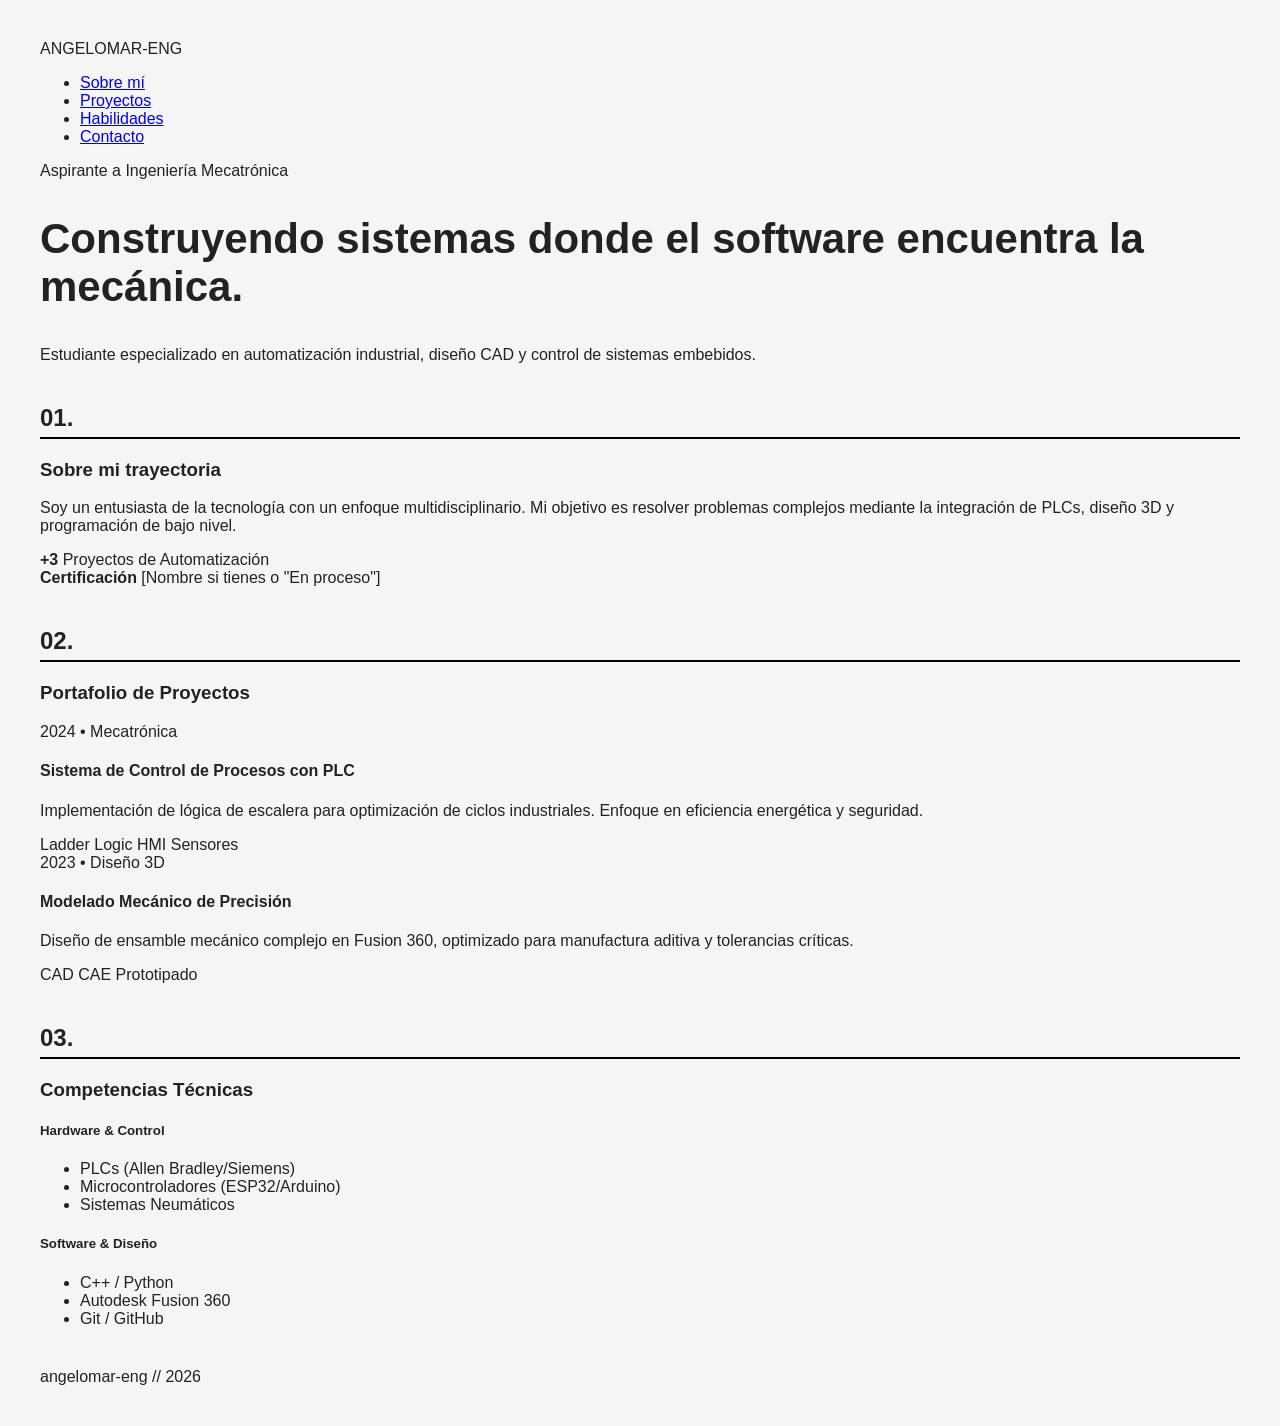
==== index.html @ 1be377e4 "Update index.html" ====
<!DOCTYPE html>
<html lang="es">
<head>
    <meta charset="UTF-8">
    <meta name="viewport" content="width=device-width, initial-scale=1.0">
    <title>Angel Omar | Engineering Portfolio</title>
    <link rel="stylesheet" href="style.css">
    <link href="https://fonts.googleapis.com/css2?family=Plus+Jakarta+Sans:wght@300;400;600;800&family=JetBrains+Mono&display=swap" rel="stylesheet">
</head>
<body>

    <nav>
        <div class="nav-container">
            <span class="brand">ANGELOMAR<span class="dot">-ENG</span></span>
            <ul class="nav-links">
                <li><a href="#about">Sobre mí</a></li>
                <li><a href="#proyectos">Proyectos</a></li>
                <li><a href="#habilidades">Habilidades</a></li>
                <li><a href="#contacto">Contacto</a></li>
            </ul>
        </div>
    </nav>

    <main>
        <section id="hero">
            <div class="hero-content">
                <span class="badge">Aspirante a Ingeniería Mecatrónica</span>
                <h1>Construyendo sistemas donde el <span class="accent">software</span> encuentra la <span class="accent">mecánica</span>.</h1>
                <p>Estudiante especializado en automatización industrial, diseño CAD y control de sistemas embebidos.</p>
            </div>
        </section>

        <section id="about" class="section-container">
            <h2 class="section-number">01.</h2>
            <div class="grid-2">
                <div>
                    <h3 class="section-title">Sobre mi trayectoria</h3>
                    <p>Soy un entusiasta de la tecnología con un enfoque multidisciplinario. Mi objetivo es resolver problemas complejos mediante la integración de PLCs, diseño 3D y programación de bajo nivel.</p>
                </div>
                <div class="stats-box">
                    <div class="stat-item"><strong>+3</strong> Proyectos de Automatización</div>
                    <div class="stat-item"><strong>Certificación</strong> [Nombre si tienes o "En proceso"]</div>
                </div>
            </div>
        </section>

        <section id="proyectos" class="section-container">
            <h2 class="section-number">02.</h2>
            <h3 class="section-title">Portafolio de Proyectos</h3>
            
            <div class="project-list">
                <div class="project-item">
                    <div class="project-meta">2024 • Mecatrónica</div>
                    <div class="project-details">
                        <h4>Sistema de Control de Procesos con PLC</h4>
                        <p>Implementación de lógica de escalera para optimización de ciclos industriales. Enfoque en eficiencia energética y seguridad.</p>
                        <div class="tech-stack"><span>Ladder Logic</span> <span>HMI</span> <span>Sensores</span></div>
                    </div>
                </div>

                <div class="project-item">
                    <div class="project-meta">2023 • Diseño 3D</div>
                    <div class="project-details">
                        <h4>Modelado Mecánico de Precisión</h4>
                        <p>Diseño de ensamble mecánico complejo en Fusion 360, optimizado para manufactura aditiva y tolerancias críticas.</p>
                        <div class="tech-stack"><span>CAD</span> <span>CAE</span> <span>Prototipado</span></div>
                    </div>
                </div>
            </div>
        </section>

        <section id="habilidades" class="section-container">
            <h2 class="section-number">03.</h2>
            <h3 class="section-title">Competencias Técnicas</h3>
            <div class="skills-grid">
                <div class="skill-category">
                    <h5>Hardware & Control</h5>
                    <ul>
                        <li>PLCs (Allen Bradley/Siemens)</li>
                        <li>Microcontroladores (ESP32/Arduino)</li>
                        <li>Sistemas Neumáticos</li>
                    </ul>
                </div>
                <div class="skill-category">
                    <h5>Software & Diseño</h5>
                    <ul>
                        <li>C++ / Python</li>
                        <li>Autodesk Fusion 360</li>
                        <li>Git / GitHub</li>
                    </ul>
                </div>
            </div>
        </section>
    </main>

    <footer>
        <p>angelomar-eng // 2026</p>
    </footer>

</body>
</html>
---- style.css ----
body {
    font-family: Arial, sans-serif;
    margin: 40px;
    background-color: #f5f5f5;
    color: #222;
}

header {
    margin-bottom: 50px;
}

h1 {
    font-size: 42px;
}

h2 {
    margin-top: 40px;
    border-bottom: 2px solid #000;
    padding-bottom: 5px;
}

section {
    margin-bottom: 40px;
}
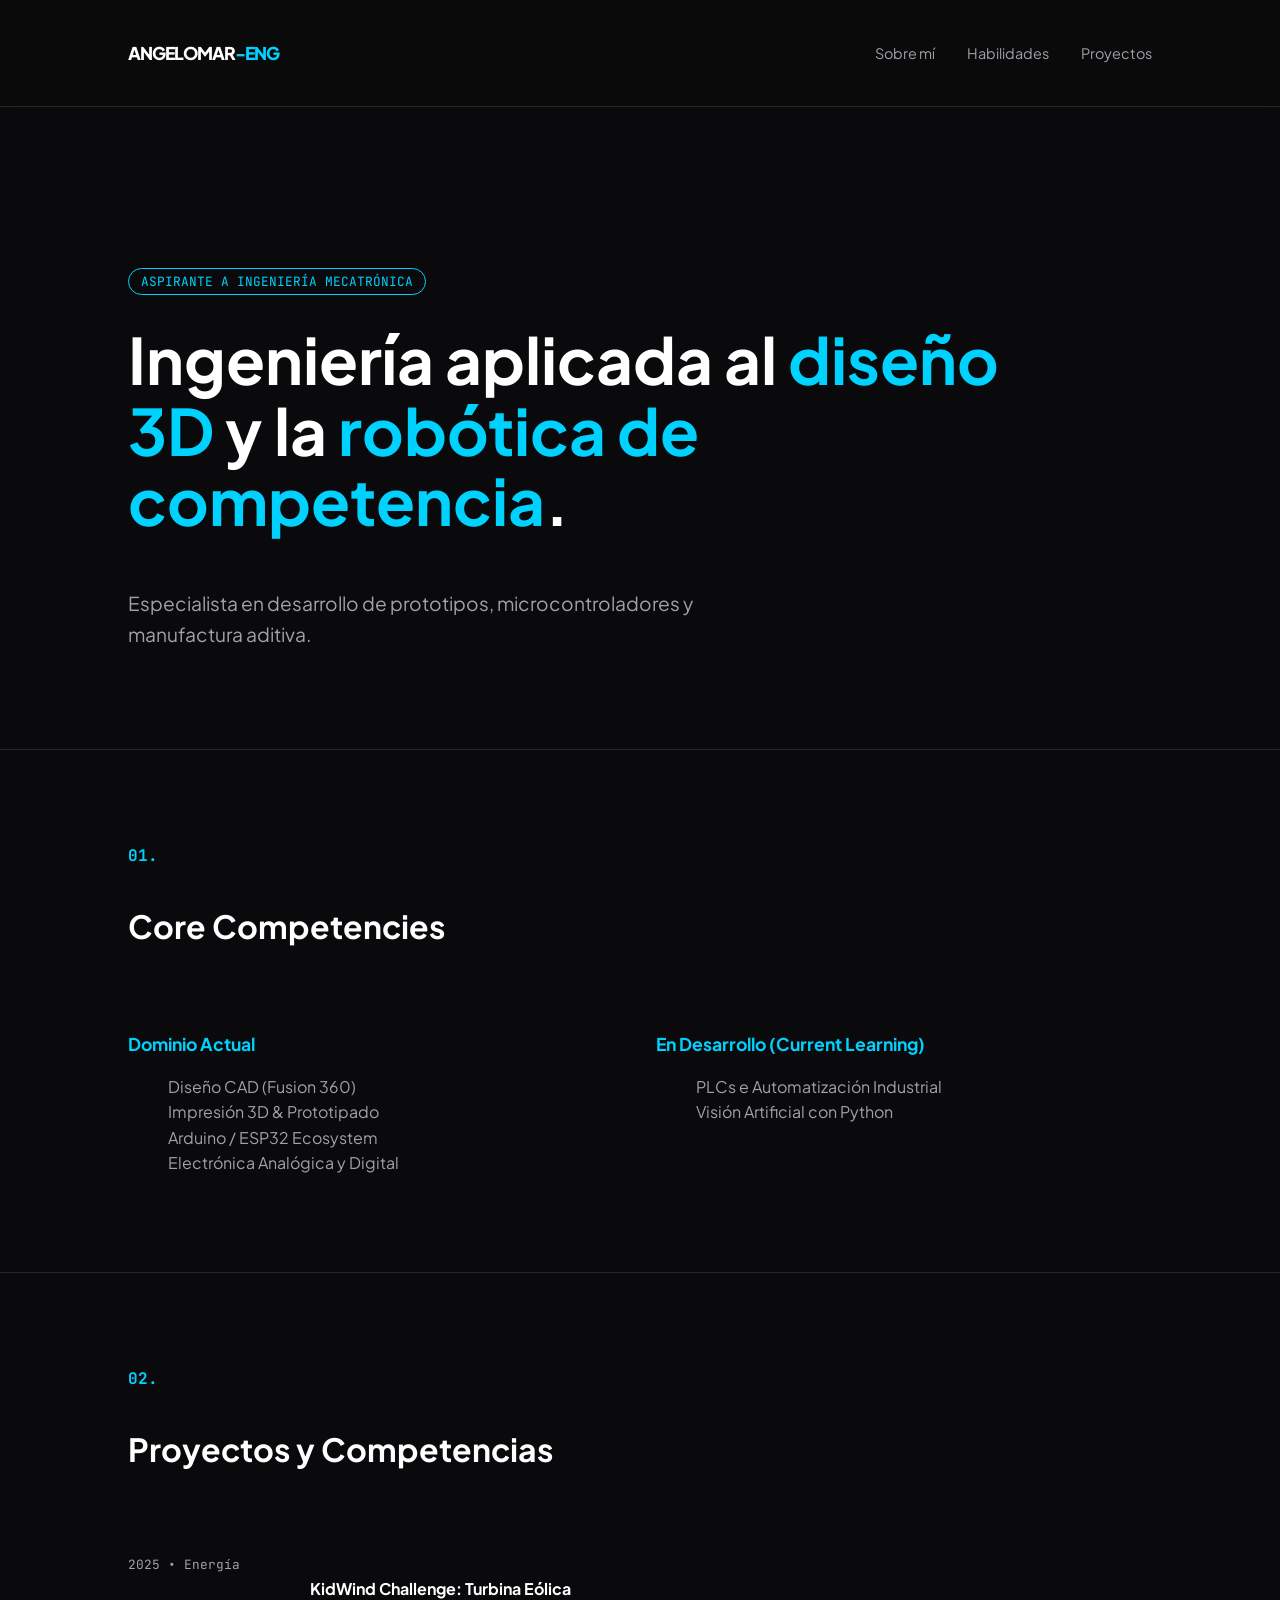
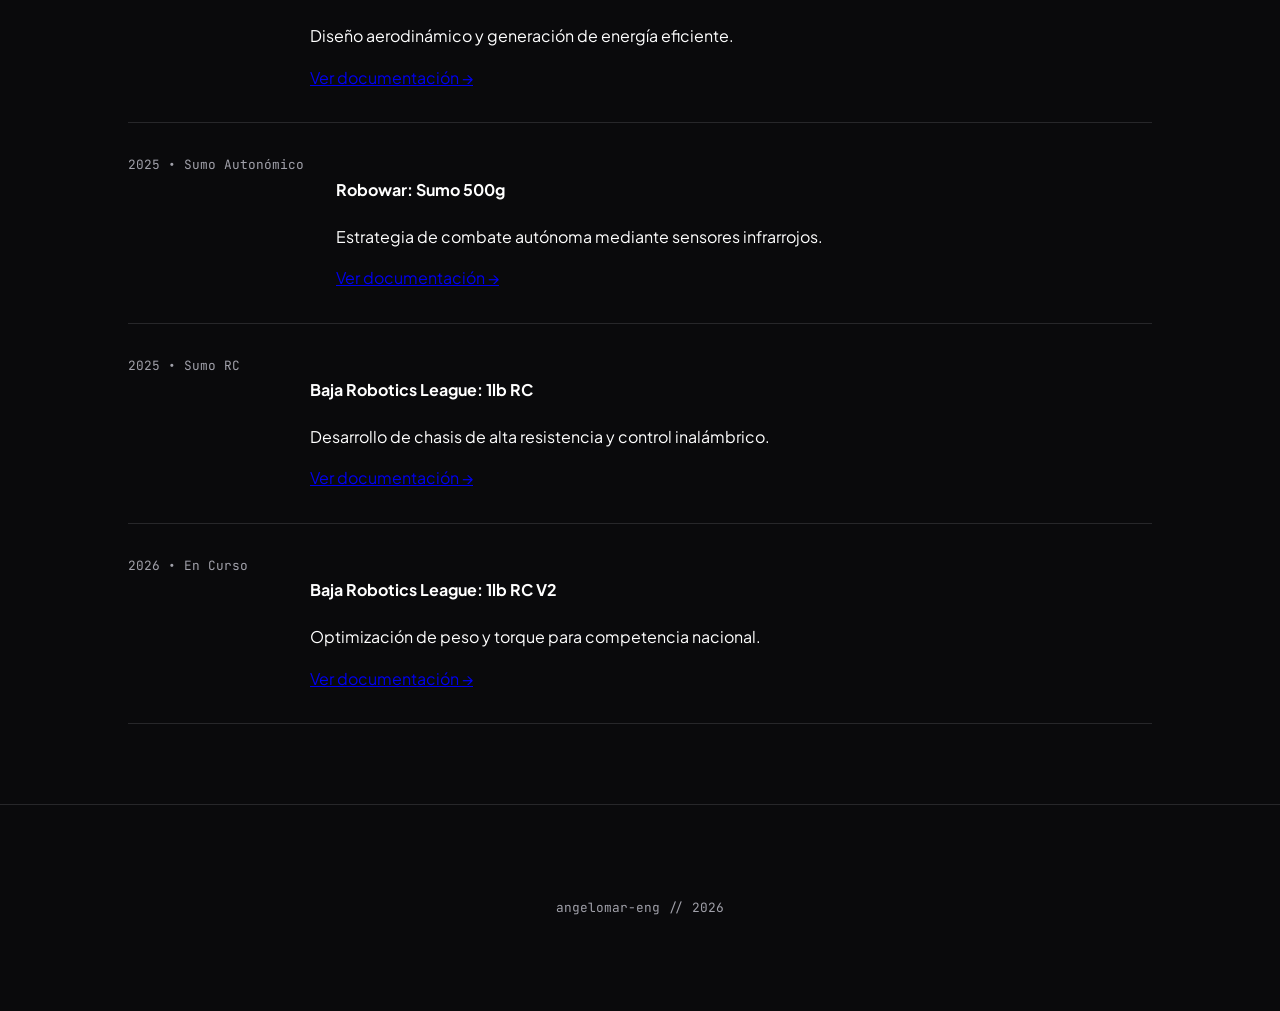
==== commit efb15c39: "Update index.html" ====
--- a/index.html
+++ b/index.html
@@ -3,7 +3,7 @@
 <head>
     <meta charset="UTF-8">
     <meta name="viewport" content="width=device-width, initial-scale=1.0">
-    <title>Angel Omar | Engineering Portfolio</title>
+    <title>Angel Omar | Portafolio de Ingeniería</title>
     <link rel="stylesheet" href="style.css">
     <link href="https://fonts.googleapis.com/css2?family=Plus+Jakarta+Sans:wght@300;400;600;800&family=JetBrains+Mono&display=swap" rel="stylesheet">
 </head>
@@ -14,9 +14,8 @@
             <span class="brand">ANGELOMAR<span class="dot">-ENG</span></span>
             <ul class="nav-links">
                 <li><a href="#about">Sobre mí</a></li>
+                <li><a href="#habilidades">Habilidades</a></li>
                 <li><a href="#proyectos">Proyectos</a></li>
-                <li><a href="#habilidades">Habilidades</a></li>
-                <li><a href="#contacto">Contacto</a></li>
             </ul>
         </div>
     </nav>
@@ -25,69 +24,73 @@
         <section id="hero">
             <div class="hero-content">
                 <span class="badge">Aspirante a Ingeniería Mecatrónica</span>
-                <h1>Construyendo sistemas donde el <span class="accent">software</span> encuentra la <span class="accent">mecánica</span>.</h1>
-                <p>Estudiante especializado en automatización industrial, diseño CAD y control de sistemas embebidos.</p>
+                <h1>Ingeniería aplicada al <span class="accent">diseño 3D</span> y la <span class="accent">robótica de competencia</span>.</h1>
+                <p>Especialista en desarrollo de prototipos, microcontroladores y manufactura aditiva.</p>
             </div>
         </section>
 
-        <section id="about" class="section-container">
+        <section id="habilidades" class="section-container">
             <h2 class="section-number">01.</h2>
-            <div class="grid-2">
-                <div>
-                    <h3 class="section-title">Sobre mi trayectoria</h3>
-                    <p>Soy un entusiasta de la tecnología con un enfoque multidisciplinario. Mi objetivo es resolver problemas complejos mediante la integración de PLCs, diseño 3D y programación de bajo nivel.</p>
+            <h3 class="section-title">Core Competencies</h3>
+            <div class="skills-grid">
+                <div class="skill-category">
+                    <h5>Dominio Actual</h5>
+                    <ul>
+                        <li>Diseño CAD (Fusion 360)</li>
+                        <li>Impresión 3D & Prototipado</li>
+                        <li>Arduino / ESP32 Ecosystem</li>
+                        <li>Electrónica Analógica y Digital</li>
+                    </ul>
                 </div>
-                <div class="stats-box">
-                    <div class="stat-item"><strong>+3</strong> Proyectos de Automatización</div>
-                    <div class="stat-item"><strong>Certificación</strong> [Nombre si tienes o "En proceso"]</div>
+                <div class="skill-category highlight-box">
+                    <h5>En Desarrollo (Current Learning)</h5>
+                    <ul>
+                        <li>PLCs e Automatización Industrial</li>
+                        <li>Visión Artificial con Python</li>
+                    </ul>
                 </div>
             </div>
         </section>
 
         <section id="proyectos" class="section-container">
             <h2 class="section-number">02.</h2>
-            <h3 class="section-title">Portafolio de Proyectos</h3>
+            <h3 class="section-title">Proyectos y Competencias</h3>
             
             <div class="project-list">
                 <div class="project-item">
-                    <div class="project-meta">2024 • Mecatrónica</div>
+                    <div class="project-meta">2025 • Energía</div>
                     <div class="project-details">
-                        <h4>Sistema de Control de Procesos con PLC</h4>
-                        <p>Implementación de lógica de escalera para optimización de ciclos industriales. Enfoque en eficiencia energética y seguridad.</p>
-                        <div class="tech-stack"><span>Ladder Logic</span> <span>HMI</span> <span>Sensores</span></div>
+                        <h4>KidWind Challenge: Turbina Eólica</h4>
+                        <p>Diseño aerodinámico y generación de energía eficiente.</p>
+                        <a href="proyectos/kidwind.html" class="view-more">Ver documentación →</a>
                     </div>
                 </div>
 
                 <div class="project-item">
-                    <div class="project-meta">2023 • Diseño 3D</div>
+                    <div class="project-meta">2025 • Sumo Autonómico</div>
                     <div class="project-details">
-                        <h4>Modelado Mecánico de Precisión</h4>
-                        <p>Diseño de ensamble mecánico complejo en Fusion 360, optimizado para manufactura aditiva y tolerancias críticas.</p>
-                        <div class="tech-stack"><span>CAD</span> <span>CAE</span> <span>Prototipado</span></div>
+                        <h4>Robowar: Sumo 500g</h4>
+                        <p>Estrategia de combate autónoma mediante sensores infrarrojos.</p>
+                        <a href="proyectos/robowar.html" class="view-more">Ver documentación →</a>
                     </div>
                 </div>
-            </div>
-        </section>
 
-        <section id="habilidades" class="section-container">
-            <h2 class="section-number">03.</h2>
-            <h3 class="section-title">Competencias Técnicas</h3>
-            <div class="skills-grid">
-                <div class="skill-category">
-                    <h5>Hardware & Control</h5>
-                    <ul>
-                        <li>PLCs (Allen Bradley/Siemens)</li>
-                        <li>Microcontroladores (ESP32/Arduino)</li>
-                        <li>Sistemas Neumáticos</li>
-                    </ul>
+                <div class="project-item">
+                    <div class="project-meta">2025 • Sumo RC</div>
+                    <div class="project-details">
+                        <h4>Baja Robotics League: 1lb RC</h4>
+                        <p>Desarrollo de chasis de alta resistencia y control inalámbrico.</p>
+                        <a href="proyectos/brl2025.html" class="view-more">Ver documentación →</a>
+                    </div>
                 </div>
-                <div class="skill-category">
-                    <h5>Software & Diseño</h5>
-                    <ul>
-                        <li>C++ / Python</li>
-                        <li>Autodesk Fusion 360</li>
-                        <li>Git / GitHub</li>
-                    </ul>
+
+                <div class="project-item">
+                    <div class="project-meta">2026 • En Curso</div>
+                    <div class="project-details">
+                        <h4>Baja Robotics League: 1lb RC V2</h4>
+                        <p>Optimización de peso y torque para competencia nacional.</p>
+                        <a href="proyectos/brl2026.html" class="view-more">Ver documentación →</a>
+                    </div>
                 </div>
             </div>
         </section>
--- a/style.css
+++ b/style.css
@@ -1,24 +1,86 @@
-body {
-    font-family: Arial, sans-serif;
-    margin: 40px;
-    background-color: #f5f5f5;
-    color: #222;
+:root {
+    --bg: #0a0a0c;
+    --surface: #121214;
+    --accent: #00d2ff;
+    --text-primary: #ffffff;
+    --text-secondary: #a1a1aa;
+    --border: #27272a;
+    --font-main: 'Plus Jakarta Sans', sans-serif;
+    --font-mono: 'JetBrains Mono', monospace;
 }
 
-header {
-    margin-bottom: 50px;
+body {
+    background-color: var(--bg);
+    color: var(--text-primary);
+    font-family: var(--font-main);
+    margin: 0;
+    line-height: 1.6;
 }
 
-h1 {
-    font-size: 42px;
+/* Navegación Minimalista */
+nav {
+    padding: 1.5rem 10%;
+    border-bottom: 1px solid var(--border);
+    position: sticky;
+    top: 0;
+    background: rgba(10, 10, 12, 0.8);
+    backdrop-filter: blur(10px);
+    z-index: 100;
 }
 
-h2 {
-    margin-top: 40px;
-    border-bottom: 2px solid #000;
-    padding-bottom: 5px;
+.nav-container { display: flex; justify-content: space-between; align-items: center; }
+
+.brand { font-weight: 800; letter-spacing: -1px; font-size: 1.1rem; }
+.dot { color: var(--accent); }
+
+.nav-links { list-style: none; display: flex; gap: 2rem; }
+.nav-links a { text-decoration: none; color: var(--text-secondary); font-size: 0.9rem; transition: 0.3s; }
+.nav-links a:hover { color: var(--accent); }
+
+/* Hero Section */
+#hero { padding: 10rem 10% 5rem 10%; }
+.badge { color: var(--accent); font-family: var(--font-mono); font-size: 0.8rem; text-transform: uppercase; border: 1px solid var(--accent); padding: 4px 12px; border-radius: 20px; }
+h1 { font-size: clamp(2rem, 5vw, 4rem); margin-top: 2rem; max-width: 900px; line-height: 1.1; }
+.accent { color: var(--accent); }
+#hero p { color: var(--text-secondary); max-width: 600px; font-size: 1.2rem; margin-top: 1.5rem; }
+
+/* Secciones Generales */
+.section-container { padding: 5rem 10%; border-top: 1px solid var(--border); }
+.section-number { font-family: var(--font-mono); color: var(--accent); font-size: 1rem; margin-bottom: 1rem; }
+.section-title { font-size: 2rem; margin-bottom: 3rem; }
+
+/* Grid de Proyectos */
+.project-item {
+    display: flex;
+    gap: 2rem;
+    padding: 2rem 0;
+    border-bottom: 1px solid var(--border);
+    transition: 0.3s;
 }
 
-section {
-    margin-bottom: 40px;
+.project-item:hover { background: var(--surface); padding-left: 1rem; }
+
+.project-meta { font-family: var(--font-mono); color: var(--text-secondary); min-width: 150px; font-size: 0.8rem; }
+
+.tech-stack span {
+    font-family: var(--font-mono);
+    font-size: 0.7rem;
+    background: #1e1e20;
+    padding: 3px 8px;
+    margin-right: 5px;
+    border-radius: 4px;
+    color: var(--text-secondary);
 }
+
+/* Habilidades */
+.grid-2 { display: grid; grid-template-columns: 1fr 1fr; gap: 4rem; }
+.skills-grid { display: grid; grid-template-columns: repeat(auto-fit, minmax(200px, 1fr)); gap: 2rem; }
+.skill-category h5 { color: var(--accent); margin-bottom: 1rem; font-size: 1.1rem; }
+.skill-category ul { list-style: none; color: var(--text-secondary); }
+
+footer { padding: 5rem 10%; border-top: 1px solid var(--border); text-align: center; color: var(--text-secondary); font-family: var(--font-mono); font-size: 0.8rem; }
+
+@media (max-width: 768px) {
+    .grid-2, .project-item { flex-direction: column; }
+    .nav-links { display: none; }
+}
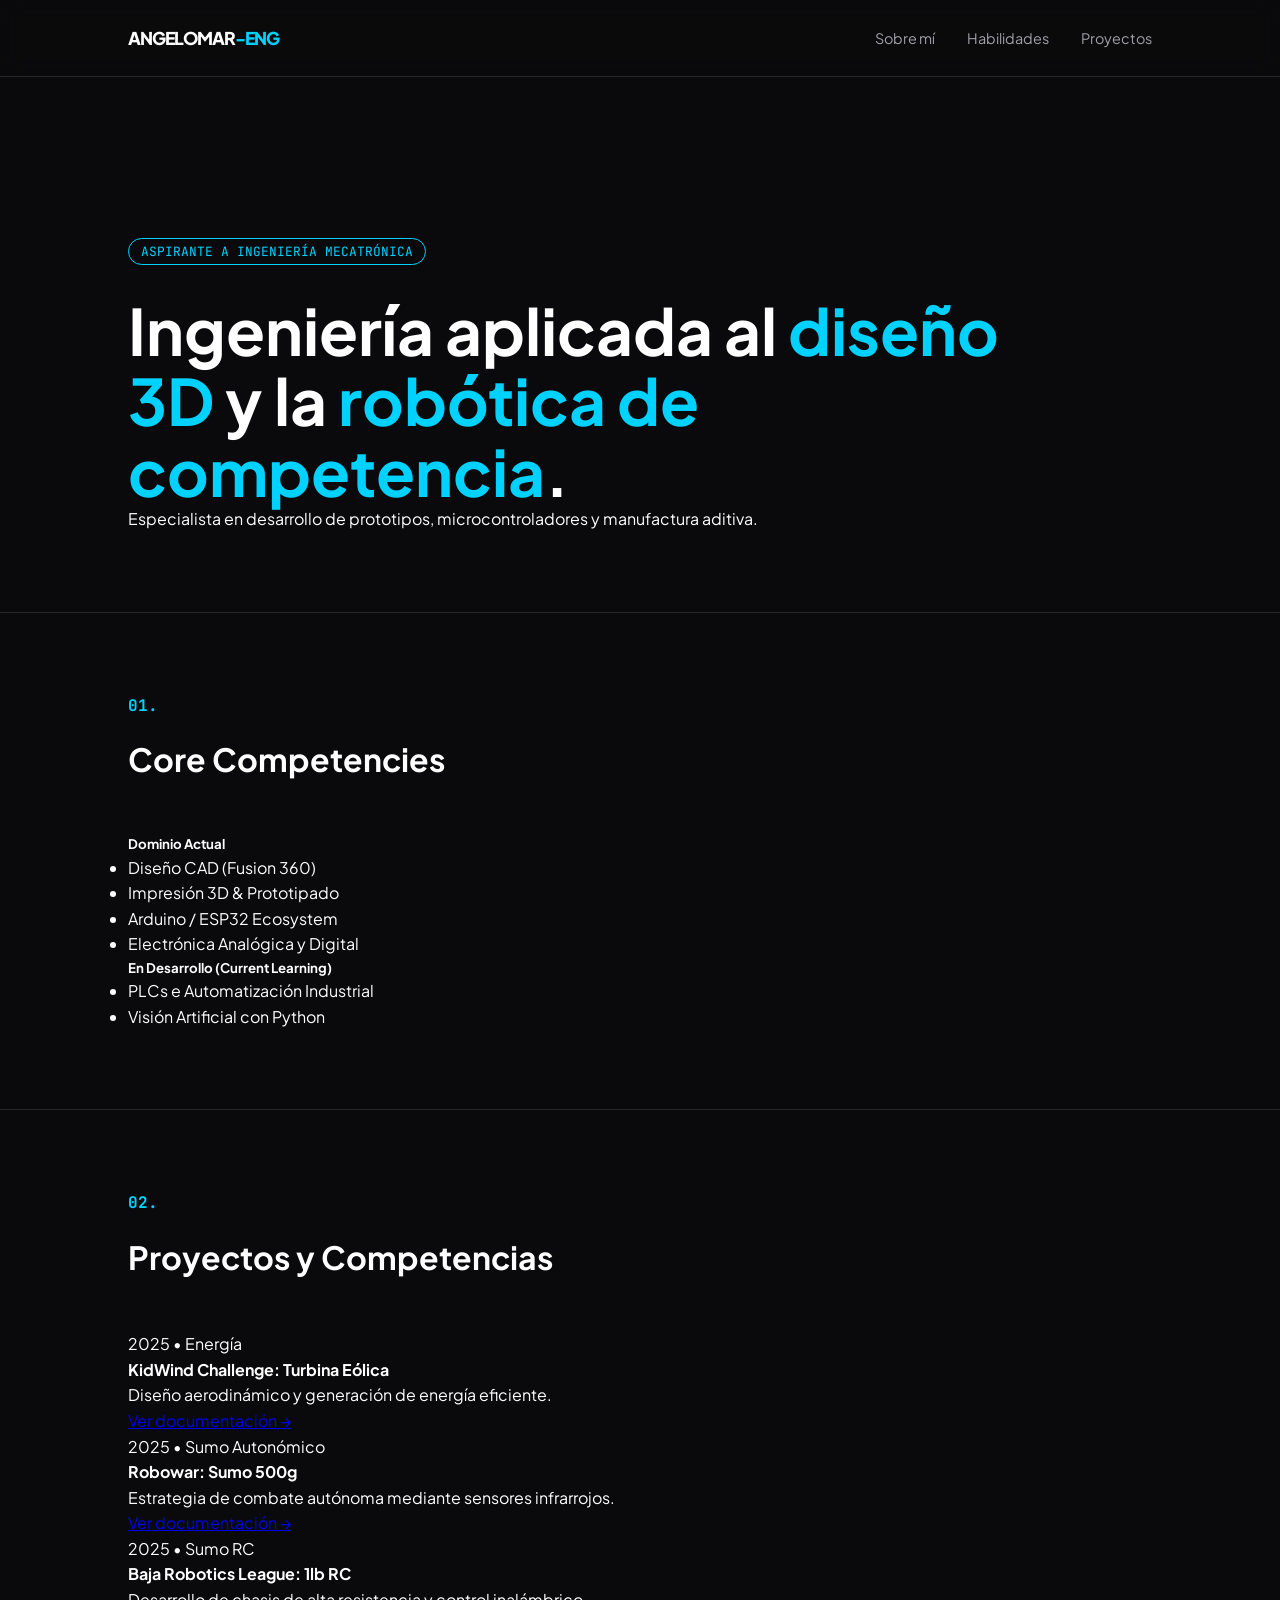
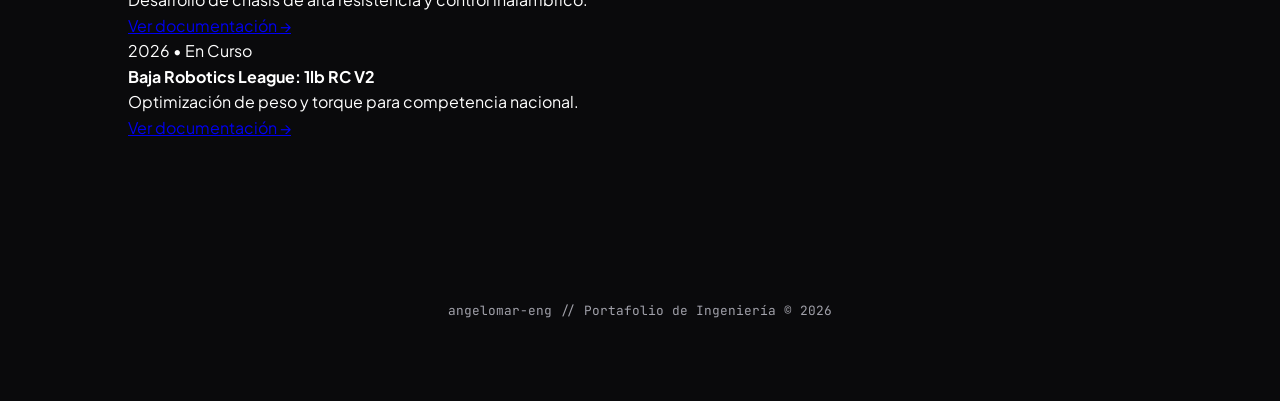
==== commit 037fe763: "Update index.html" ====
--- a/index.html
+++ b/index.html
@@ -11,7 +11,7 @@
 
     <nav>
         <div class="nav-container">
-            <span class="brand">ANGELOMAR<span class="dot">-ENG</span></span>
+            <a href="index.html" class="brand">ANGELOMAR<span class="dot">-ENG</span></a>
             <ul class="nav-links">
                 <li><a href="#about">Sobre mí</a></li>
                 <li><a href="#habilidades">Habilidades</a></li>
@@ -57,47 +57,47 @@
             <h3 class="section-title">Proyectos y Competencias</h3>
             
             <div class="project-list">
-                <div class="project-item">
+                <article class="project-item">
                     <div class="project-meta">2025 • Energía</div>
                     <div class="project-details">
                         <h4>KidWind Challenge: Turbina Eólica</h4>
                         <p>Diseño aerodinámico y generación de energía eficiente.</p>
                         <a href="proyectos/kidwind.html" class="view-more">Ver documentación →</a>
                     </div>
-                </div>
+                </article>
 
-                <div class="project-item">
+                <article class="project-item">
                     <div class="project-meta">2025 • Sumo Autonómico</div>
                     <div class="project-details">
                         <h4>Robowar: Sumo 500g</h4>
                         <p>Estrategia de combate autónoma mediante sensores infrarrojos.</p>
                         <a href="proyectos/robowar.html" class="view-more">Ver documentación →</a>
                     </div>
-                </div>
+                </article>
 
-                <div class="project-item">
+                <article class="project-item">
                     <div class="project-meta">2025 • Sumo RC</div>
                     <div class="project-details">
                         <h4>Baja Robotics League: 1lb RC</h4>
                         <p>Desarrollo de chasis de alta resistencia y control inalámbrico.</p>
                         <a href="proyectos/brl2025.html" class="view-more">Ver documentación →</a>
                     </div>
-                </div>
+                </article>
 
-                <div class="project-item">
+                <article class="project-item">
                     <div class="project-meta">2026 • En Curso</div>
                     <div class="project-details">
                         <h4>Baja Robotics League: 1lb RC V2</h4>
                         <p>Optimización de peso y torque para competencia nacional.</p>
                         <a href="proyectos/brl2026.html" class="view-more">Ver documentación →</a>
                     </div>
-                </div>
+                </article>
             </div>
         </section>
     </main>
 
     <footer>
-        <p>angelomar-eng // 2026</p>
+        <p>angelomar-eng // Portafolio de Ingeniería © 2026</p>
     </footer>
 
 </body>
--- a/style.css
+++ b/style.css
@@ -1,7 +1,11 @@
+/* =========================================
+   VARIABLES Y CONFIGURACIÓN GLOBAL
+   ========================================= */
 :root {
     --bg: #0a0a0c;
     --surface: #121214;
     --accent: #00d2ff;
+    --accent-hover: #00a8cc;
     --text-primary: #ffffff;
     --text-secondary: #a1a1aa;
     --border: #27272a;
@@ -9,15 +13,19 @@
     --font-mono: 'JetBrains Mono', monospace;
 }
 
+* { margin: 0; padding: 0; box-sizing: border-box; }
+
 body {
     background-color: var(--bg);
     color: var(--text-primary);
     font-family: var(--font-main);
-    margin: 0;
     line-height: 1.6;
+    scroll-behavior: smooth;
 }
 
-/* Navegación Minimalista */
+/* =========================================
+   NAVEGACIÓN
+   ========================================= */
 nav {
     padding: 1.5rem 10%;
     border-bottom: 1px solid var(--border);
@@ -29,58 +37,109 @@
 }
 
 .nav-container { display: flex; justify-content: space-between; align-items: center; }
-
-.brand { font-weight: 800; letter-spacing: -1px; font-size: 1.1rem; }
+.brand { font-weight: 800; letter-spacing: -1px; font-size: 1.1rem; text-decoration: none; color: white; }
 .dot { color: var(--accent); }
-
 .nav-links { list-style: none; display: flex; gap: 2rem; }
 .nav-links a { text-decoration: none; color: var(--text-secondary); font-size: 0.9rem; transition: 0.3s; }
 .nav-links a:hover { color: var(--accent); }
 
-/* Hero Section */
-#hero { padding: 10rem 10% 5rem 10%; }
-.badge { color: var(--accent); font-family: var(--font-mono); font-size: 0.8rem; text-transform: uppercase; border: 1px solid var(--accent); padding: 4px 12px; border-radius: 20px; }
-h1 { font-size: clamp(2rem, 5vw, 4rem); margin-top: 2rem; max-width: 900px; line-height: 1.1; }
-.accent { color: var(--accent); }
-#hero p { color: var(--text-secondary); max-width: 600px; font-size: 1.2rem; margin-top: 1.5rem; }
-
-/* Secciones Generales */
+/* =========================================
+   ESTRUCTURA DE SECCIONES
+   ========================================= */
 .section-container { padding: 5rem 10%; border-top: 1px solid var(--border); }
 .section-number { font-family: var(--font-mono); color: var(--accent); font-size: 1rem; margin-bottom: 1rem; }
 .section-title { font-size: 2rem; margin-bottom: 3rem; }
+.doc-section { margin-bottom: 6rem; }
 
-/* Grid de Proyectos */
-.project-item {
-    display: flex;
+/* Hero Section */
+#hero { padding: 10rem 10% 5rem 10%; text-align: left; }
+.badge { color: var(--accent); font-family: var(--font-mono); font-size: 0.8rem; text-transform: uppercase; border: 1px solid var(--accent); padding: 4px 12px; border-radius: 20px; }
+h1 { font-size: clamp(2.5rem, 5vw, 4rem); margin-top: 2rem; line-height: 1.1; max-width: 900px; }
+.accent { color: var(--accent); }
+
+/* =========================================
+   PROYECTOS Y PLANOS (GRIDS)
+   ========================================= */
+.image-grid, .blueprints-grid {
+    display: grid;
+    grid-template-columns: repeat(auto-fit, minmax(300px, 1fr));
     gap: 2rem;
-    padding: 2rem 0;
-    border-bottom: 1px solid var(--border);
+    margin-top: 2rem;
+}
+
+.card img, .blueprint-item img {
+    width: 100%;
+    border-radius: 8px;
+    border: 1px solid var(--border);
+    background: #18181b;
     transition: 0.3s;
 }
 
-.project-item:hover { background: var(--surface); padding-left: 1rem; }
-
-.project-meta { font-family: var(--font-mono); color: var(--text-secondary); min-width: 150px; font-size: 0.8rem; }
-
-.tech-stack span {
-    font-family: var(--font-mono);
-    font-size: 0.7rem;
-    background: #1e1e20;
-    padding: 3px 8px;
-    margin-right: 5px;
-    border-radius: 4px;
-    color: var(--text-secondary);
+.blueprint-item img {
+    aspect-ratio: 16/9;
+    object-fit: contain;
+    padding: 10px;
+    background: #fdfdfd; /* Fondo claro para resaltar planos técnicos */
 }
 
-/* Habilidades */
-.grid-2 { display: grid; grid-template-columns: 1fr 1fr; gap: 4rem; }
-.skills-grid { display: grid; grid-template-columns: repeat(auto-fit, minmax(200px, 1fr)); gap: 2rem; }
-.skill-category h5 { color: var(--accent); margin-bottom: 1rem; font-size: 1.1rem; }
-.skill-category ul { list-style: none; color: var(--text-secondary); }
+.caption {
+    font-family: var(--font-mono);
+    font-size: 0.75rem;
+    color: var(--text-secondary);
+    margin-top: 0.8rem;
+    text-align: center;
+}
 
-footer { padding: 5rem 10%; border-top: 1px solid var(--border); text-align: center; color: var(--text-secondary); font-family: var(--font-mono); font-size: 0.8rem; }
+/* =========================================
+   VIDEOS (ESTÁNDAR Y SHORTS)
+   ========================================= */
+.video-main { margin: 2rem 0; border-radius: 12px; overflow: hidden; border: 1px solid var(--border); }
+
+/* Contenedor especial para Shorts (Vertical) */
+.video-short-container {
+    display: flex;
+    justify-content: center;
+    margin: 3rem 0;
+}
+
+.video-short-container iframe {
+    border-radius: 15px;
+    border: 1px solid var(--border);
+    box-shadow: 0 20px 50px rgba(0,0,0,0.5);
+}
+
+/* =========================================
+   BOTONES Y DESCARGAS
+   ========================================= */
+.btn-download {
+    display: inline-flex;
+    align-items: center;
+    gap: 10px;
+    background-color: transparent;
+    color: var(--accent);
+    border: 1px solid var(--accent);
+    padding: 12px 24px;
+    border-radius: 5px;
+    text-decoration: none;
+    font-family: var(--font-mono);
+    font-size: 0.9rem;
+    font-weight: 600;
+    transition: 0.3s;
+    margin-top: 2rem;
+}
+
+.btn-download:hover {
+    background-color: var(--accent);
+    color: var(--bg);
+}
+
+/* =========================================
+   FOOTER Y MÓVIL
+   ========================================= */
+footer { padding: 5rem 10%; text-align: center; color: var(--text-secondary); font-family: var(--font-mono); font-size: 0.8rem; }
 
 @media (max-width: 768px) {
-    .grid-2, .project-item { flex-direction: column; }
+    h1 { font-size: 2.5rem; }
     .nav-links { display: none; }
+    .blueprints-grid { grid-template-columns: 1fr; }
 }
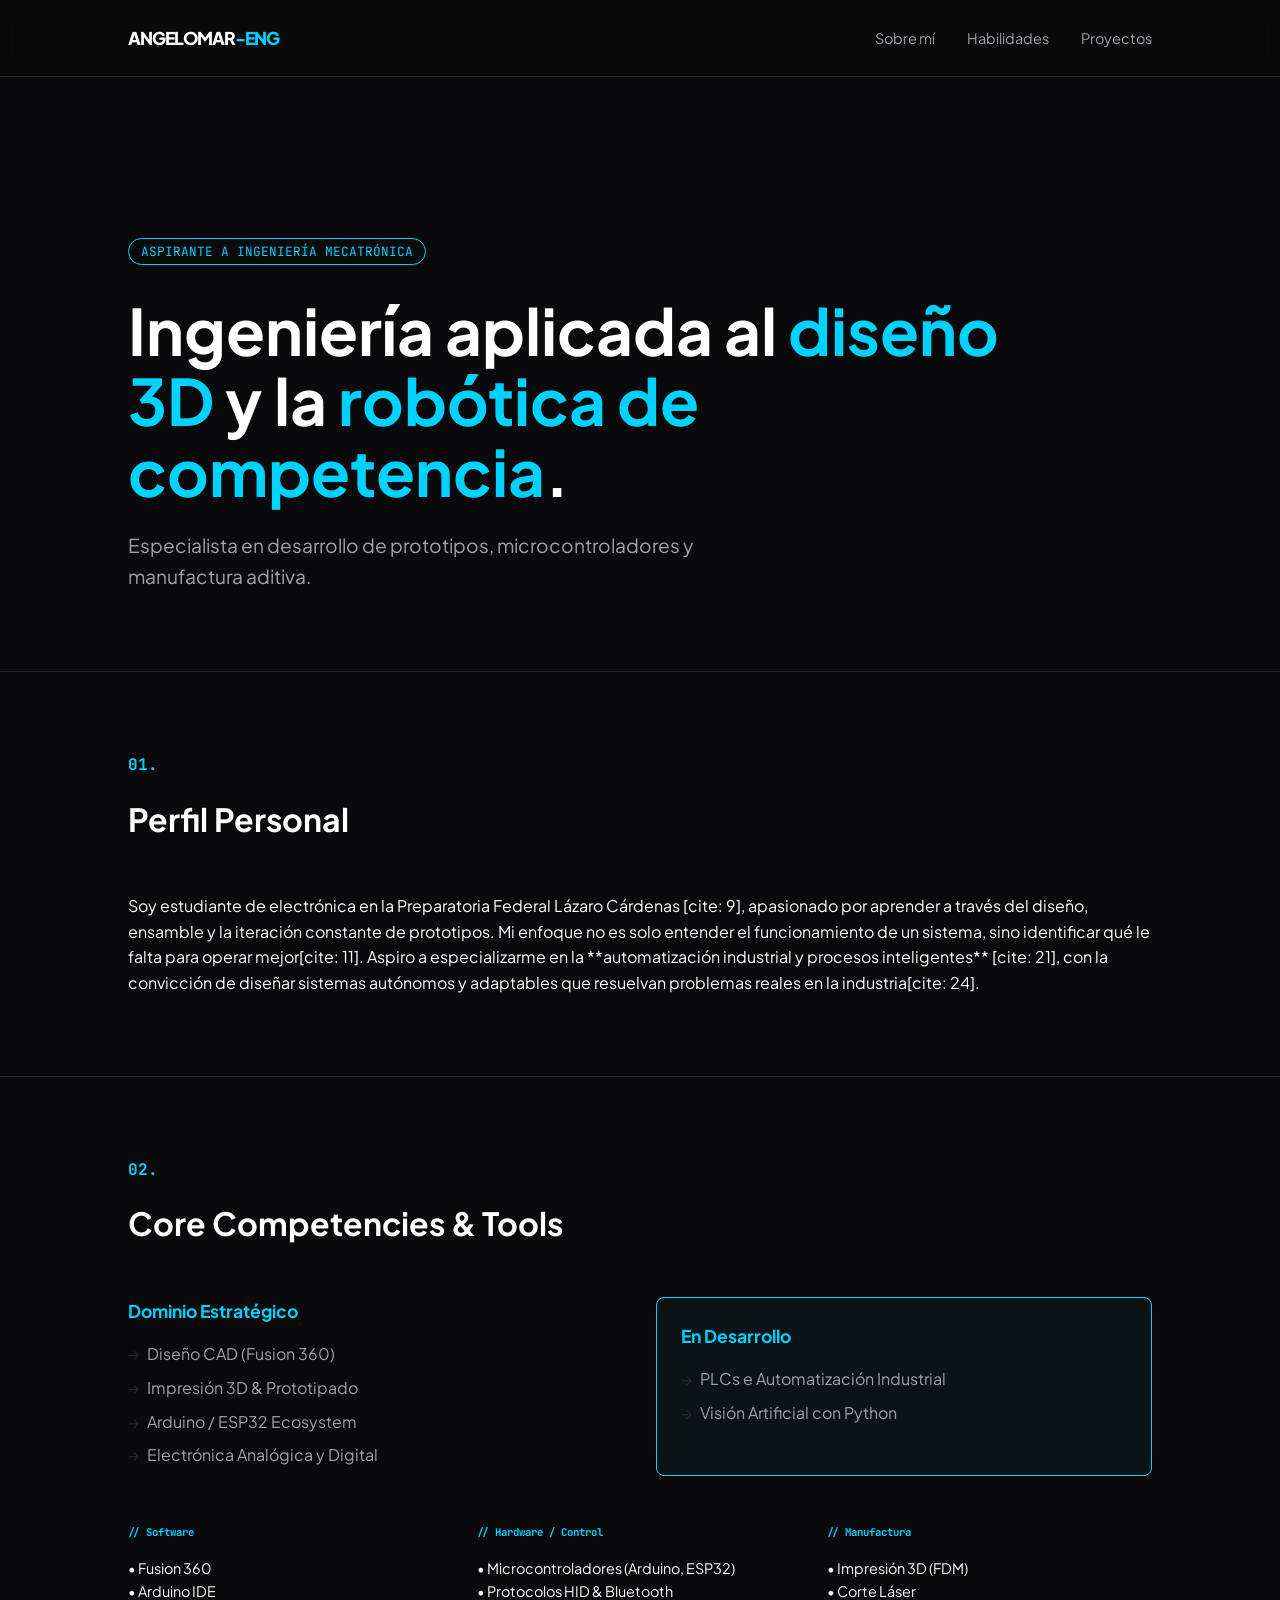
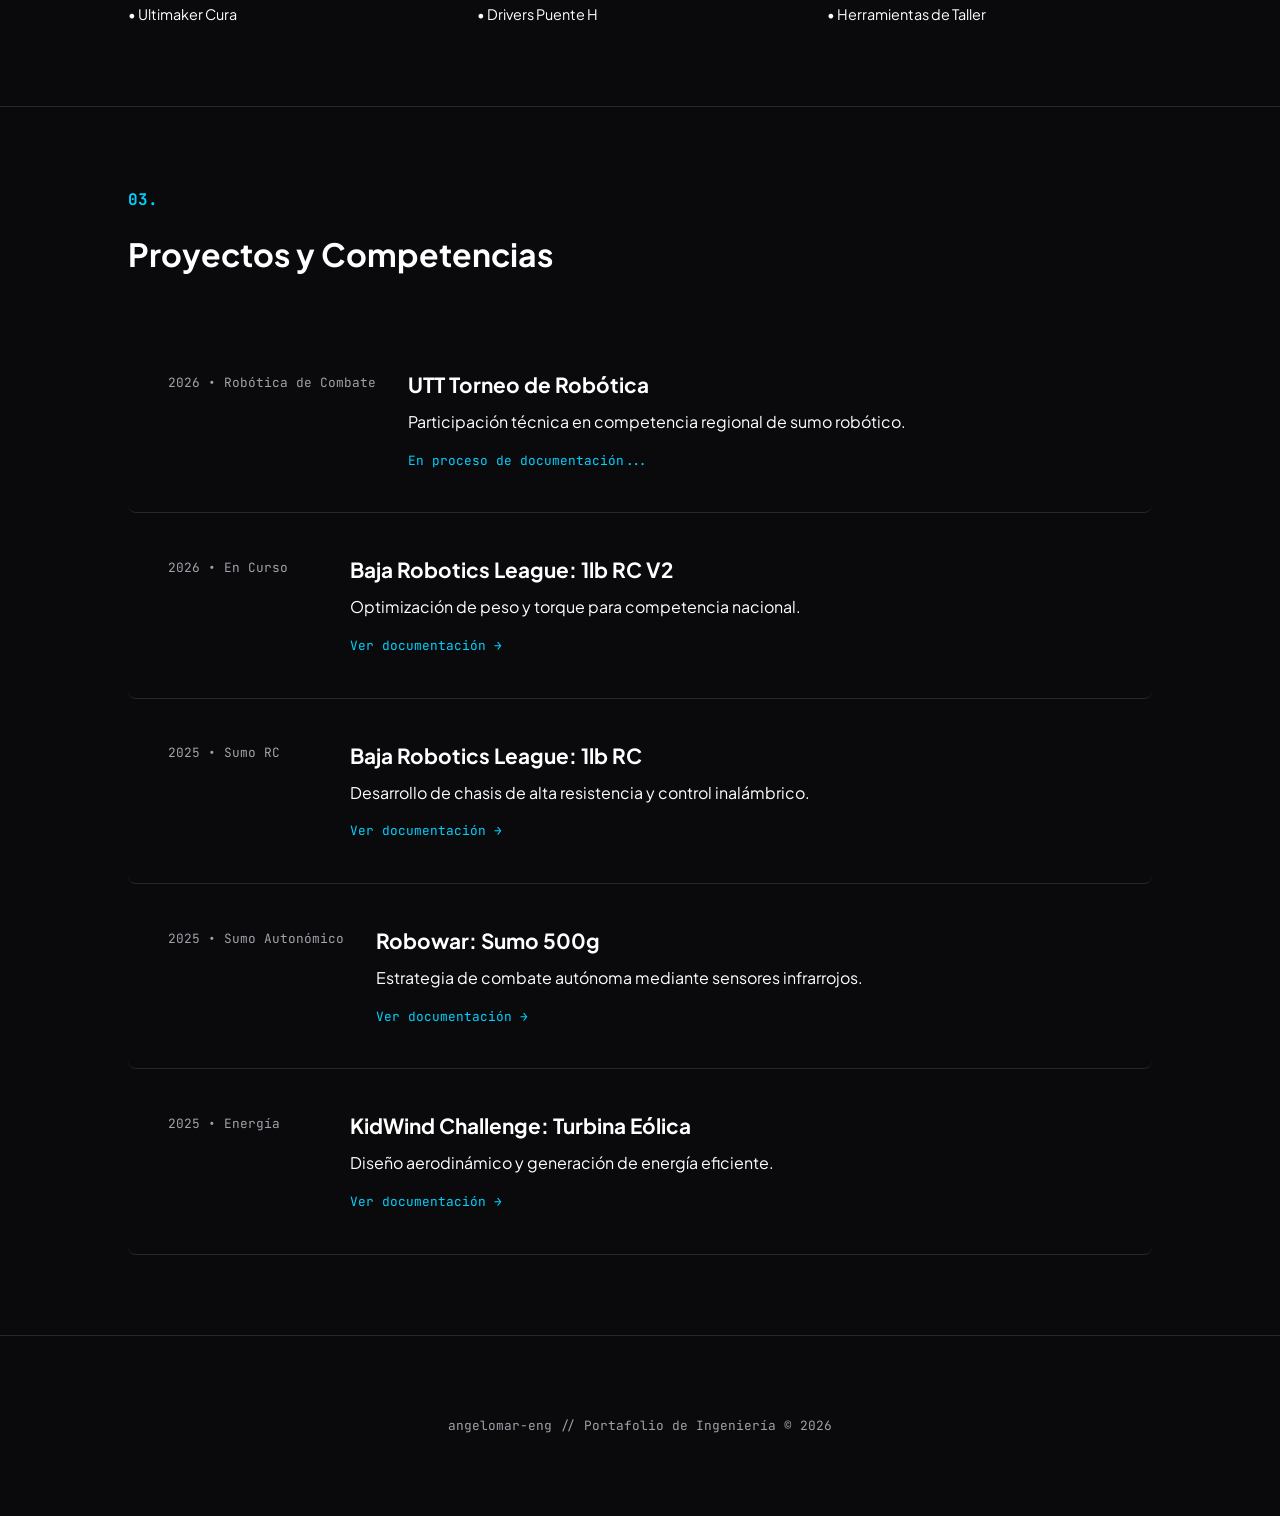
==== commit 3f47c186: "Update index.html" ====
--- a/index.html
+++ b/index.html
@@ -29,12 +29,23 @@
             </div>
         </section>
 
+        <section id="about" class="section-container">
+            <h2 class="section-number">01.</h2>
+            <h3 class="section-title">Perfil Personal</h3>
+            <div class="about-content">
+                <p>
+                    Soy estudiante de electrónica en la Preparatoria Federal Lázaro Cárdenas [cite: 9], apasionado por aprender a través del diseño, ensamble y la iteración constante de prototipos. Mi enfoque no es solo entender el funcionamiento de un sistema, sino identificar qué le falta para operar mejor[cite: 11]. Aspiro a especializarme en la **automatización industrial y procesos inteligentes** [cite: 21], con la convicción de diseñar sistemas autónomos y adaptables que resuelvan problemas reales en la industria[cite: 24].
+                </p>
+            </div>
+        </section>
+
         <section id="habilidades" class="section-container">
-            <h2 class="section-number">01.</h2>
-            <h3 class="section-title">Core Competencies</h3>
+            <h2 class="section-number">02.</h2>
+            <h3 class="section-title">Core Competencies & Tools</h3>
+            
             <div class="skills-grid">
                 <div class="skill-category">
-                    <h5>Dominio Actual</h5>
+                    <h5>Dominio Estratégico</h5>
                     <ul>
                         <li>Diseño CAD (Fusion 360)</li>
                         <li>Impresión 3D & Prototipado</li>
@@ -43,26 +54,71 @@
                     </ul>
                 </div>
                 <div class="skill-category highlight-box">
-                    <h5>En Desarrollo (Current Learning)</h5>
+                    <h5>En Desarrollo</h5>
                     <ul>
                         <li>PLCs e Automatización Industrial</li>
                         <li>Visión Artificial con Python</li>
                     </ul>
                 </div>
             </div>
+
+            <div class="tools-grid" style="margin-top: 3rem; display: grid; grid-template-columns: repeat(auto-fit, minmax(200px, 1fr)); gap: 1.5rem;">
+                <div class="tool-group">
+                    <h6 style="color: var(--accent); font-family: var(--font-mono); margin-bottom: 1rem;">// Software</h6>
+                    <ul class="tech-list" style="list-style: none; font-size: 0.9rem;">
+                        <li>• Fusion 360</li>
+                        <li>• Arduino IDE</li>
+                        <li>• Ultimaker Cura</li>
+                    </ul>
+                </div>
+                <div class="tool-group">
+                    <h6 style="color: var(--accent); font-family: var(--font-mono); margin-bottom: 1rem;">// Hardware / Control</h6>
+                    <ul class="tech-list" style="list-style: none; font-size: 0.9rem;">
+                        <li>• Microcontroladores (Arduino, ESP32)</li>
+                        <li>• Protocolos HID & Bluetooth</li>
+                        <li>• Drivers Puente H</li>
+                    </ul>
+                </div>
+                <div class="tool-group">
+                    <h6 style="color: var(--accent); font-family: var(--font-mono); margin-bottom: 1rem;">// Manufactura</h6>
+                    <ul class="tech-list" style="list-style: none; font-size: 0.9rem;">
+                        <li>• Impresión 3D (FDM)</li>
+                        <li>• Corte Láser</li>
+                        <li>• Herramientas de Taller</li>
+                    </ul>
+                </div>
+            </div>
         </section>
 
         <section id="proyectos" class="section-container">
-            <h2 class="section-number">02.</h2>
+            <h2 class="section-number">03.</h2>
             <h3 class="section-title">Proyectos y Competencias</h3>
             
             <div class="project-list">
                 <article class="project-item">
-                    <div class="project-meta">2025 • Energía</div>
+                    <div class="project-meta">2026 • Robótica de Combate</div>
                     <div class="project-details">
-                        <h4>KidWind Challenge: Turbina Eólica</h4>
-                        <p>Diseño aerodinámico y generación de energía eficiente.</p>
-                        <a href="proyectos/kidwind.html" class="view-more">Ver documentación →</a>
+                        <h4>UTT Torneo de Robótica</h4>
+                        <p>Participación técnica en competencia regional de sumo robótico.</p>
+                        <a href="#" class="view-more">En proceso de documentación...</a>
+                    </div>
+                </article>
+
+                <article class="project-item">
+                    <div class="project-meta">2026 • En Curso</div>
+                    <div class="project-details">
+                        <h4>Baja Robotics League: 1lb RC V2</h4>
+                        <p>Optimización de peso y torque para competencia nacional.</p>
+                        <a href="proyectos/brl2026.html" class="view-more">Ver documentación →</a>
+                    </div>
+                </article>
+
+                <article class="project-item">
+                    <div class="project-meta">2025 • Sumo RC</div>
+                    <div class="project-details">
+                        <h4>Baja Robotics League: 1lb RC</h4>
+                        <p>Desarrollo de chasis de alta resistencia y control inalámbrico.</p>
+                        <a href="proyectos/brl2025.html" class="view-more">Ver documentación →</a>
                     </div>
                 </article>
 
@@ -76,20 +132,11 @@
                 </article>
 
                 <article class="project-item">
-                    <div class="project-meta">2025 • Sumo RC</div>
+                    <div class="project-meta">2025 • Energía</div>
                     <div class="project-details">
-                        <h4>Baja Robotics League: 1lb RC</h4>
-                        <p>Desarrollo de chasis de alta resistencia y control inalámbrico.</p>
-                        <a href="proyectos/brl2025.html" class="view-more">Ver documentación →</a>
-                    </div>
-                </article>
-
-                <article class="project-item">
-                    <div class="project-meta">2026 • En Curso</div>
-                    <div class="project-details">
-                        <h4>Baja Robotics League: 1lb RC V2</h4>
-                        <p>Optimización de peso y torque para competencia nacional.</p>
-                        <a href="proyectos/brl2026.html" class="view-more">Ver documentación →</a>
+                        <h4>KidWind Challenge: Turbina Eólica</h4>
+                        <p>Diseño aerodinámico y generación de energía eficiente.</p>
+                        <a href="proyectos/kidwind.html" class="view-more">Ver documentación →</a>
                     </div>
                 </article>
             </div>
--- a/style.css
+++ b/style.css
@@ -4,6 +4,7 @@
 :root {
     --bg: #0a0a0c;
     --surface: #121214;
+    --surface-hover: #1a1a1d; /* Fondo ligeramente más claro para hover */
     --accent: #00d2ff;
     --accent-hover: #00a8cc;
     --text-primary: #ffffff;
@@ -24,7 +25,7 @@
 }
 
 /* =========================================
-   NAVEGACIÓN
+   NAVEGACIÓN (Sobrilla y responsiva)
    ========================================= */
 nav {
     padding: 1.5rem 10%;
@@ -44,7 +45,7 @@
 .nav-links a:hover { color: var(--accent); }
 
 /* =========================================
-   ESTRUCTURA DE SECCIONES
+   ESTRUCTURA DE SECCIONES GENERALES
    ========================================= */
 .section-container { padding: 5rem 10%; border-top: 1px solid var(--border); }
 .section-number { font-family: var(--font-mono); color: var(--accent); font-size: 1rem; margin-bottom: 1rem; }
@@ -56,19 +57,76 @@
 .badge { color: var(--accent); font-family: var(--font-mono); font-size: 0.8rem; text-transform: uppercase; border: 1px solid var(--accent); padding: 4px 12px; border-radius: 20px; }
 h1 { font-size: clamp(2.5rem, 5vw, 4rem); margin-top: 2rem; line-height: 1.1; max-width: 900px; }
 .accent { color: var(--accent); }
-
-/* =========================================
-   PROYECTOS Y PLANOS (GRIDS)
-   ========================================= */
+#hero p { color: var(--text-secondary); max-width: 600px; font-size: 1.2rem; margin-top: 1.5rem; }
+
+/* Habilidades (Grid) */
+.skills-grid { display: grid; grid-template-columns: repeat(auto-fit, minmax(250px, 1fr)); gap: 2rem; }
+.skill-category h5 { color: var(--accent); margin-bottom: 1rem; font-size: 1.1rem; }
+.skill-category ul { list-style: none; color: var(--text-secondary); }
+.skill-category li { margin-bottom: 0.5rem; position: relative; padding-left: 1.2rem; }
+.skill-category li::before { content: "→"; position: absolute; left: 0; color: var(--border); }
+.highlight-box { border: 1px solid var(--accent); padding: 1.5rem; border-radius: 8px; background: #00d2ff0a; }
+
+/* =========================================
+   LISTA DE PROYECTOS (Con Animación)
+   ========================================= */
+.project-item {
+    display: flex;
+    gap: 2rem;
+    padding: 2.5rem; /* Más espacio interno */
+    border-bottom: 1px solid var(--border);
+    transition: all 0.4s ease-in-out; /* Transición suave */
+    border-radius: 8px; /* Preparamos bordes para el hover */
+    position: relative;
+    overflow: hidden;
+}
+
+/* LA ANIMACIÓN PROFESIONAL */
+.project-item:hover {
+    background-color: var(--surface); /* Cambia fondo */
+    transform: translateY(-5px); /* Se eleva sutilmente */
+    box-shadow: 0 10px 30px rgba(0,0,0,0.3); /* Da profundidad */
+    border-bottom-color: transparent; /* Oculta la línea divisoria */
+}
+
+/* Indicador de acento en el hover */
+.project-item::after {
+    content: "";
+    position: absolute;
+    left: 0;
+    top: 0;
+    height: 100%;
+    width: 4px;
+    background-color: var(--accent);
+    transform: scaleY(0); /* Oculto por defecto */
+    transition: transform 0.3s ease;
+}
+
+.project-item:hover::after {
+    transform: scaleY(1); /* Se muestra en el hover */
+}
+
+.project-meta { font-family: var(--font-mono); color: var(--text-secondary); min-width: 150px; font-size: 0.8rem; margin-top: 0.3rem; }
+.project-details h4 { font-size: 1.3rem; margin-bottom: 0.5rem; color: white; transition: 0.3s; }
+.project-item:hover .project-details h4 { color: var(--accent); }
+.view-more { display: inline-block; margin-top: 1rem; color: var(--accent); text-decoration: none; font-family: var(--font-mono); font-size: 0.8rem; border-bottom: 1px solid transparent; transition: 0.3s; }
+.view-more:hover { border-bottom: 1px solid var(--accent); }
+
+/* =========================================
+   KIDWIND: IMÁGENES Y PLANOS (GRIDS)
+   ========================================= */
+.project-header { text-align: center; margin-bottom: 4rem; display: flex; flex-direction: column; align-items: center; }
 .image-grid, .blueprints-grid {
     display: grid;
     grid-template-columns: repeat(auto-fit, minmax(300px, 1fr));
     gap: 2rem;
     margin-top: 2rem;
+    width: 100%; /* Asegura que ocupe todo el ancho disponible */
 }
 
 .card img, .blueprint-item img {
     width: 100%;
+    height: auto;
     border-radius: 8px;
     border: 1px solid var(--border);
     background: #18181b;
@@ -77,69 +135,109 @@
 
 .blueprint-item img {
     aspect-ratio: 16/9;
-    object-fit: contain;
+    object-fit: contain; /* No corta el plano técnico */
     padding: 10px;
-    background: #fdfdfd; /* Fondo claro para resaltar planos técnicos */
-}
-
-.caption {
+    background: #fdfdfd;
+}
+
+.caption { font-family: var(--font-mono); font-size: 0.75rem; color: var(--text-secondary); margin-top: 0.8rem; text-align: center; }
+
+/* Videos y Shorts */
+.video-main { margin: 2rem 0; border-radius: 12px; overflow: hidden; border: 1px solid var(--border); }
+.video-short-container { display: flex; justify-content: center; margin: 3rem 0; }
+.video-short-container iframe { border-radius: 15px; border: 1px solid var(--border); box-shadow: 0 20px 50px rgba(0,0,0,0.5); max-width: 100%; }
+
+/* Botones */
+.btn-download { display: inline-flex; align-items: center; gap: 10px; background-color: transparent; color: var(--accent); border: 1px solid var(--accent); padding: 12px 24px; border-radius: 5px; text-decoration: none; font-family: var(--font-mono); font-size: 0.9rem; font-weight: 600; transition: 0.3s; margin-top: 2rem; }
+.btn-download:hover { background-color: var(--accent); color: var(--bg); }
+
+/* Reconocimiento (Certificado/Equipo) */
+.recognition-grid {
+    display: flex;
+    gap: 2rem;
+    align-items: center;
+    justify-content: center;
+    flex-wrap: wrap;
+    width: 100%;
+}
+
+.cert-img, .team-img {
+    max-width: 45%; /* En PC van lado a lado */
+    height: auto; /* Mantiene proporción */
+    border-radius: 8px;
+    filter: grayscale(20%);
+    transition: 0.3s;
+    border: 1px solid var(--border);
+}
+
+.cert-img:hover, .team-img:hover { filter: grayscale(0%); border-color: var(--accent); }
+
+/* =========================================
+   FOOTER
+   ========================================= */
+footer { padding: 5rem 10%; text-align: center; color: var(--text-secondary); font-family: var(--font-mono); font-size: 0.8rem; border-top: 1px solid var(--border); margin-top: auto; }
+
+/* =========================================
+   OPTIMIZACIÓN MÓVIL (RESPONSIVE)
+   ========================================= */
+@media (max-width: 768px) {
+    /* Reduce el aire lateral para que el contenido no se vea pinchado */
+    nav { padding: 1rem 5%; }
+    #hero { padding: 8rem 5% 4rem 5%; }
+    .section-container { padding: 3rem 5%; }
+    h1 { font-size: 2.2rem; }
+    
+    .nav-links { display: none; } /* Oculta menú en móvil por simplicidad */
+    
+    /* Proyectos en Index */
+    .project-item { flex-direction: column; gap: 0.5rem; padding: 1.5rem; }
+    .project-meta { min-width: auto; margin-bottom: 0.5rem; color: var(--accent); }
+    
+    /* Grids en KidWind */
+    .image-grid, .blueprints-grid { grid-template-columns: 1fr; gap: 1.5rem; }
+    
+    /* ARREGLO CRÍTICO: Imágenes de Certificado y Equipo en móvil */
+    .recognition-grid {
+        flex-direction: column; /* Se apilan verticalmente */
+        gap: 1.5rem;
+    }
+    
+    .cert-img, .team-img {
+        max-width: 100%; /* Ocupan todo el ancho disponible */
+        width: 100%;     /* Fuerza a llenar el ancho del grid safe */
+        height: auto;    /* Crucial para no cortarlas y mantener proporción */
+    }
+}
+/* Ventana de Código Estilo Dark Mode */
+.code-window {
+    background: #1e1e1e;
+    border-radius: 8px;
+    overflow: hidden;
+    border: 1px solid var(--border);
     font-family: var(--font-mono);
-    font-size: 0.75rem;
-    color: var(--text-secondary);
-    margin-top: 0.8rem;
-    text-align: center;
-}
-
-/* =========================================
-   VIDEOS (ESTÁNDAR Y SHORTS)
-   ========================================= */
-.video-main { margin: 2rem 0; border-radius: 12px; overflow: hidden; border: 1px solid var(--border); }
-
-/* Contenedor especial para Shorts (Vertical) */
-.video-short-container {
+    font-size: 0.85rem;
+    box-shadow: 0 10px 30px rgba(0,0,0,0.5);
+}
+
+.code-header {
+    background: #2d2d2d;
+    padding: 10px;
     display: flex;
-    justify-content: center;
-    margin: 3rem 0;
-}
-
-.video-short-container iframe {
-    border-radius: 15px;
-    border: 1px solid var(--border);
-    box-shadow: 0 20px 50px rgba(0,0,0,0.5);
-}
-
-/* =========================================
-   BOTONES Y DESCARGAS
-   ========================================= */
-.btn-download {
-    display: inline-flex;
-    align-items: center;
-    gap: 10px;
-    background-color: transparent;
-    color: var(--accent);
-    border: 1px solid var(--accent);
-    padding: 12px 24px;
-    border-radius: 5px;
-    text-decoration: none;
-    font-family: var(--font-mono);
-    font-size: 0.9rem;
-    font-weight: 600;
-    transition: 0.3s;
-    margin-top: 2rem;
-}
-
-.btn-download:hover {
-    background-color: var(--accent);
-    color: var(--bg);
-}
-
-/* =========================================
-   FOOTER Y MÓVIL
-   ========================================= */
-footer { padding: 5rem 10%; text-align: center; color: var(--text-secondary); font-family: var(--font-mono); font-size: 0.8rem; }
-
-@media (max-width: 768px) {
-    h1 { font-size: 2.5rem; }
-    .nav-links { display: none; }
-    .blueprints-grid { grid-template-columns: 1fr; }
-}
+    gap: 6px;
+}
+
+.code-header span {
+    width: 10px;
+    height: 10px;
+    border-radius: 50%;
+    display: inline-block;
+}
+
+.code-header span:nth-child(1) { background: #ff5f56; }
+.code-header span:nth-child(2) { background: #ffbd2e; }
+.code-header span:nth-child(3) { background: #27c93f; }
+
+pre { padding: 20px; color: #d4d4d4; overflow-x: auto; }
+code { color: var(--accent); }
+
+ 
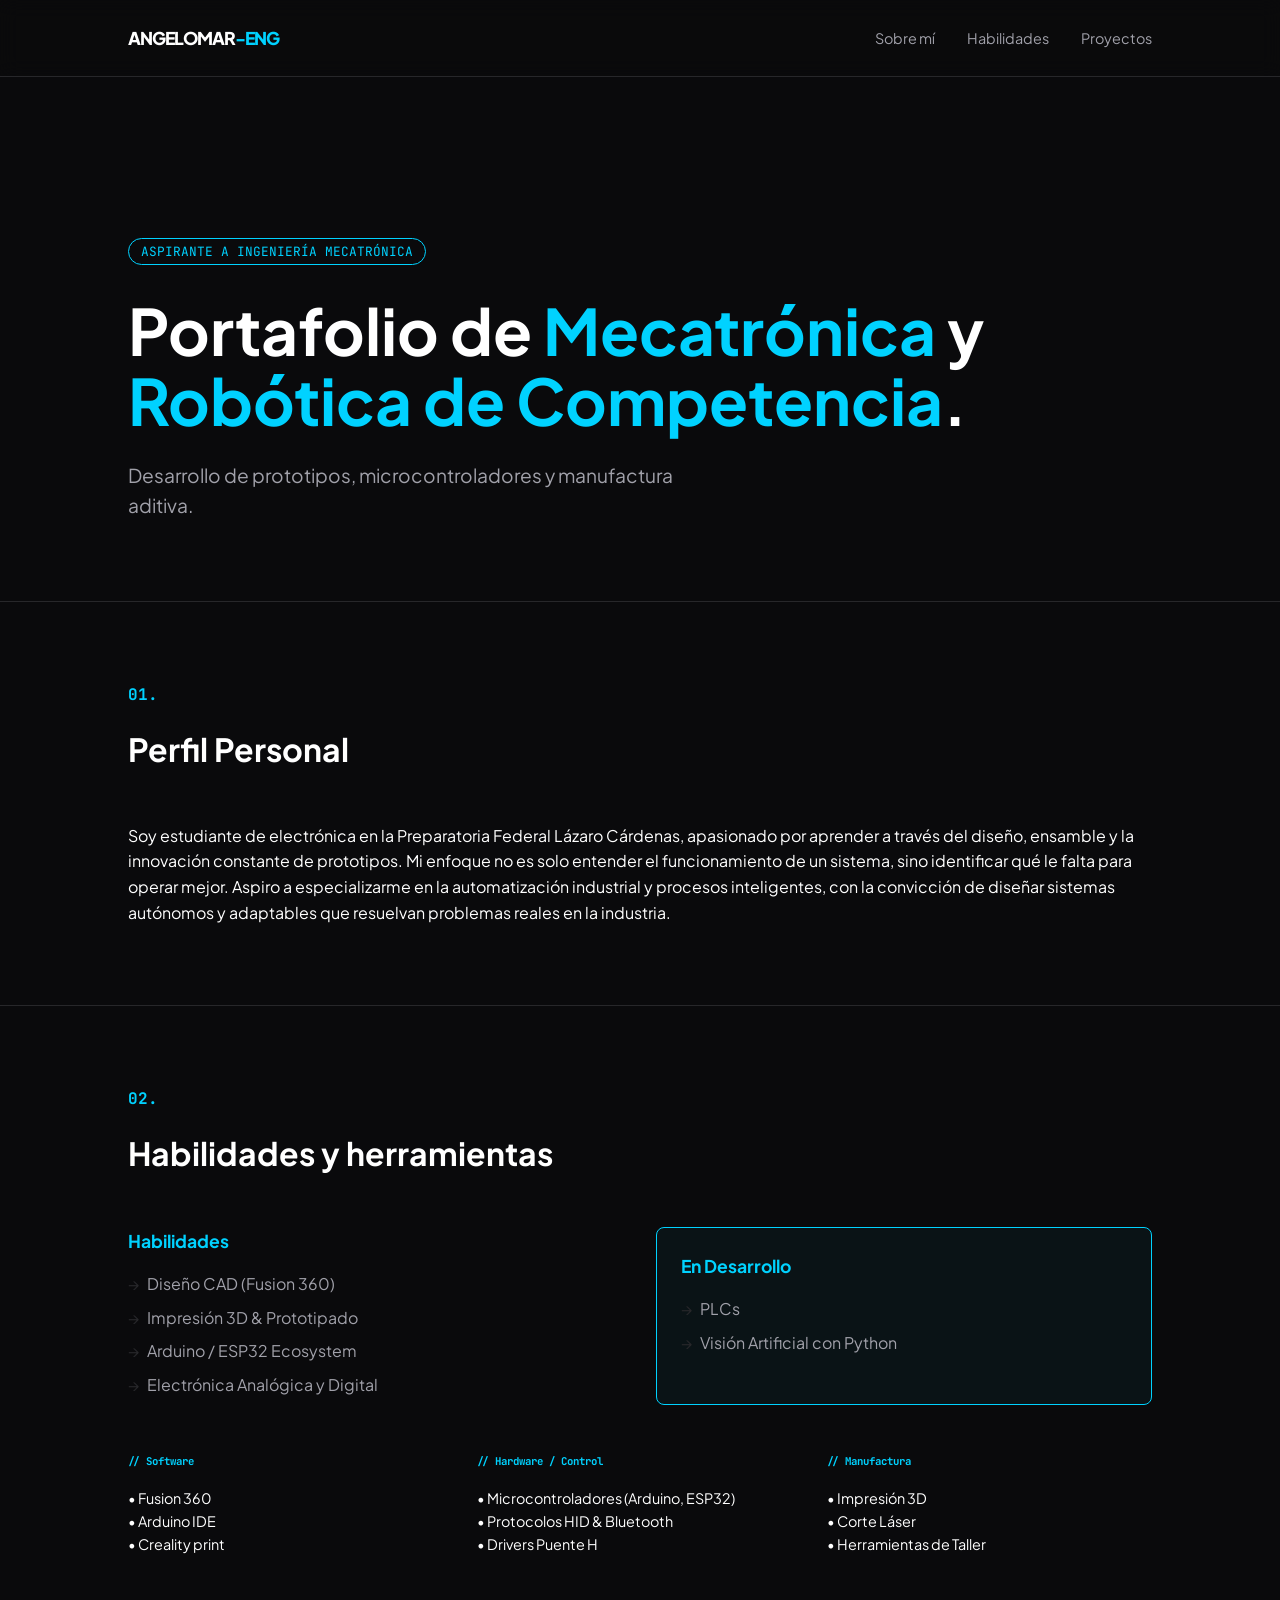
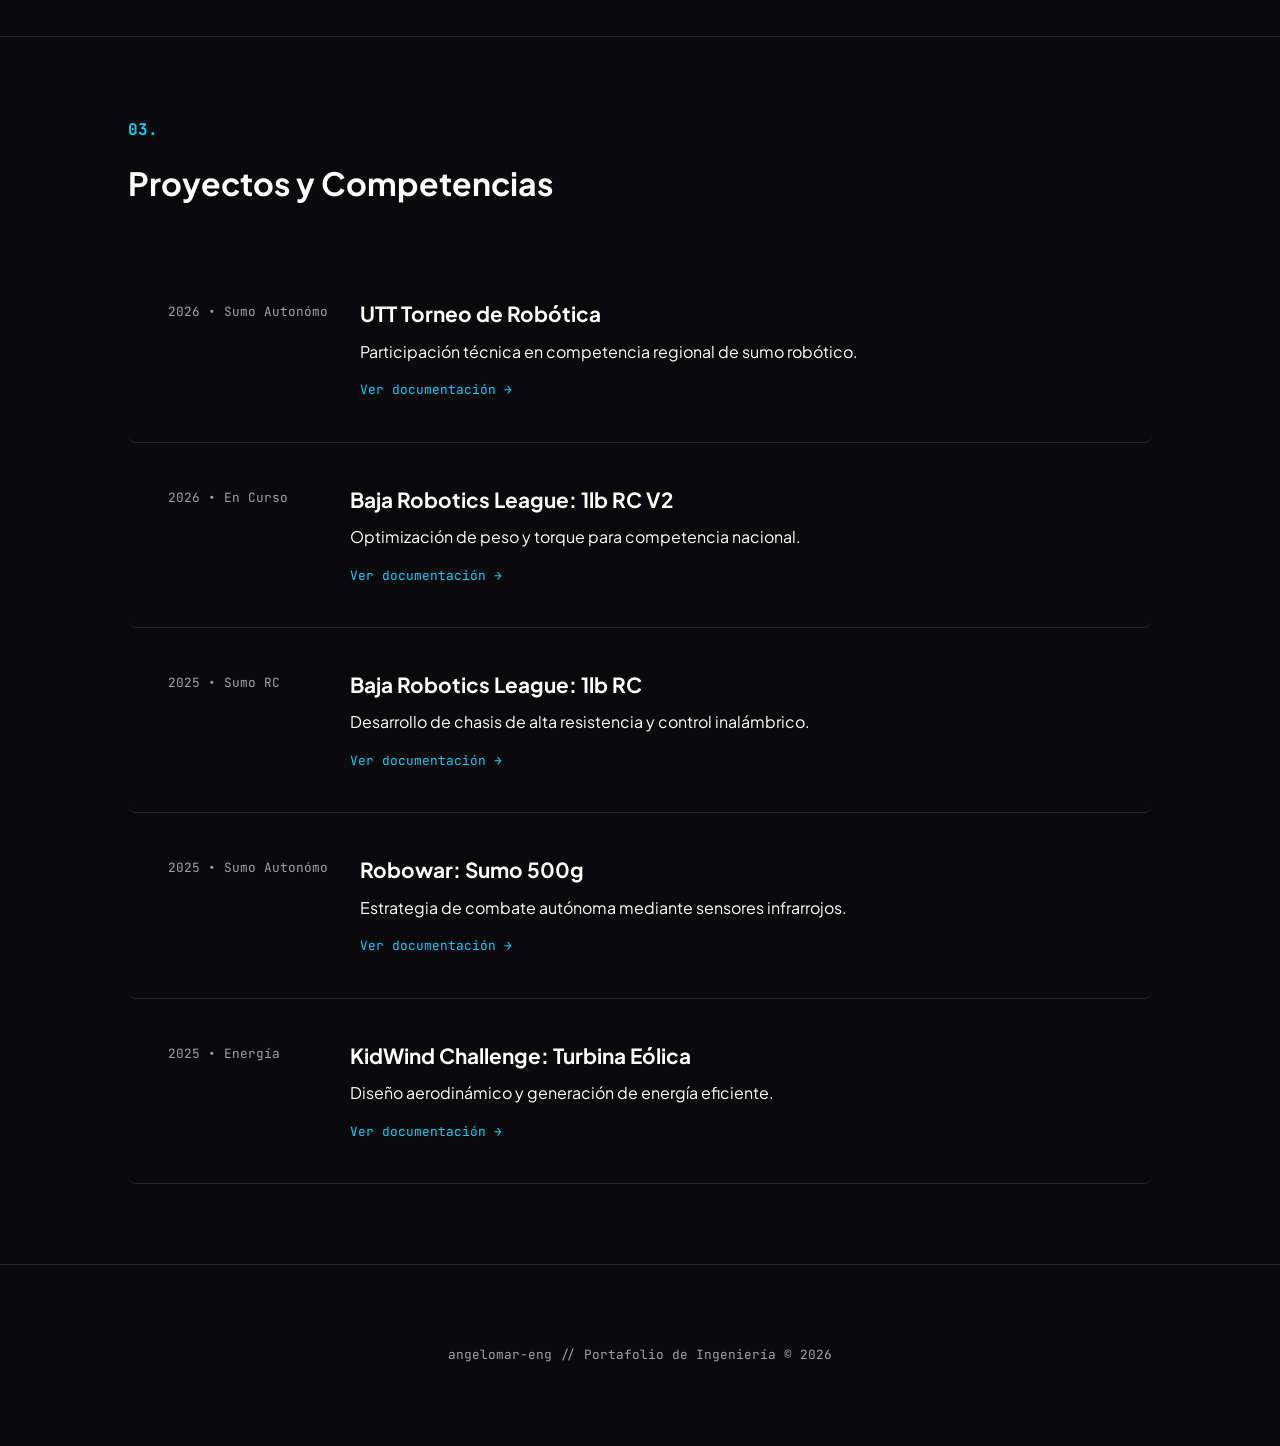
==== commit 82bcd1f0: "Update index.html" ====
--- a/index.html
+++ b/index.html
@@ -24,8 +24,8 @@
         <section id="hero">
             <div class="hero-content">
                 <span class="badge">Aspirante a Ingeniería Mecatrónica</span>
-                <h1>Ingeniería aplicada al <span class="accent">diseño 3D</span> y la <span class="accent">robótica de competencia</span>.</h1>
-                <p>Especialista en desarrollo de prototipos, microcontroladores y manufactura aditiva.</p>
+                <h1>Portafolio de <span class="accent">Mecatrónica</span> y <span class="accent">Robótica de Competencia</span>.</h1>
+                <p>Desarrollo de prototipos, microcontroladores y manufactura aditiva.</p>
             </div>
         </section>
 
@@ -34,18 +34,18 @@
             <h3 class="section-title">Perfil Personal</h3>
             <div class="about-content">
                 <p>
-                    Soy estudiante de electrónica en la Preparatoria Federal Lázaro Cárdenas [cite: 9], apasionado por aprender a través del diseño, ensamble y la iteración constante de prototipos. Mi enfoque no es solo entender el funcionamiento de un sistema, sino identificar qué le falta para operar mejor[cite: 11]. Aspiro a especializarme en la **automatización industrial y procesos inteligentes** [cite: 21], con la convicción de diseñar sistemas autónomos y adaptables que resuelvan problemas reales en la industria[cite: 24].
+                    Soy estudiante de electrónica en la Preparatoria Federal Lázaro Cárdenas, apasionado por aprender a través del diseño, ensamble y la innovación constante de prototipos. Mi enfoque no es solo entender el funcionamiento de un sistema, sino identificar qué le falta para operar mejor. Aspiro a especializarme en la automatización industrial y procesos inteligentes, con la convicción de diseñar sistemas autónomos y adaptables que resuelvan problemas reales en la industria.
                 </p>
             </div>
         </section>
 
         <section id="habilidades" class="section-container">
             <h2 class="section-number">02.</h2>
-            <h3 class="section-title">Core Competencies & Tools</h3>
+            <h3 class="section-title">Habilidades y herramientas</h3>
             
             <div class="skills-grid">
                 <div class="skill-category">
-                    <h5>Dominio Estratégico</h5>
+                    <h5>Habilidades</h5>
                     <ul>
                         <li>Diseño CAD (Fusion 360)</li>
                         <li>Impresión 3D & Prototipado</li>
@@ -56,7 +56,7 @@
                 <div class="skill-category highlight-box">
                     <h5>En Desarrollo</h5>
                     <ul>
-                        <li>PLCs e Automatización Industrial</li>
+                        <li>PLCs</li>
                         <li>Visión Artificial con Python</li>
                     </ul>
                 </div>
@@ -68,7 +68,7 @@
                     <ul class="tech-list" style="list-style: none; font-size: 0.9rem;">
                         <li>• Fusion 360</li>
                         <li>• Arduino IDE</li>
-                        <li>• Ultimaker Cura</li>
+                        <li>• Creality print</li>
                     </ul>
                 </div>
                 <div class="tool-group">
@@ -82,7 +82,7 @@
                 <div class="tool-group">
                     <h6 style="color: var(--accent); font-family: var(--font-mono); margin-bottom: 1rem;">// Manufactura</h6>
                     <ul class="tech-list" style="list-style: none; font-size: 0.9rem;">
-                        <li>• Impresión 3D (FDM)</li>
+                        <li>• Impresión 3D</li>
                         <li>• Corte Láser</li>
                         <li>• Herramientas de Taller</li>
                     </ul>
@@ -96,11 +96,11 @@
             
             <div class="project-list">
                 <article class="project-item">
-                    <div class="project-meta">2026 • Robótica de Combate</div>
+                    <div class="project-meta">2026 • Sumo Autonómo</div>
                     <div class="project-details">
                         <h4>UTT Torneo de Robótica</h4>
                         <p>Participación técnica en competencia regional de sumo robótico.</p>
-                        <a href="#" class="view-more">En proceso de documentación...</a>
+                        <a href="proyectos/utt.html" class="view-more">Ver documentación →</a>
                     </div>
                 </article>
 
@@ -123,7 +123,7 @@
                 </article>
 
                 <article class="project-item">
-                    <div class="project-meta">2025 • Sumo Autonómico</div>
+                    <div class="project-meta">2025 • Sumo Autonómo</div>
                     <div class="project-details">
                         <h4>Robowar: Sumo 500g</h4>
                         <p>Estrategia de combate autónoma mediante sensores infrarrojos.</p>
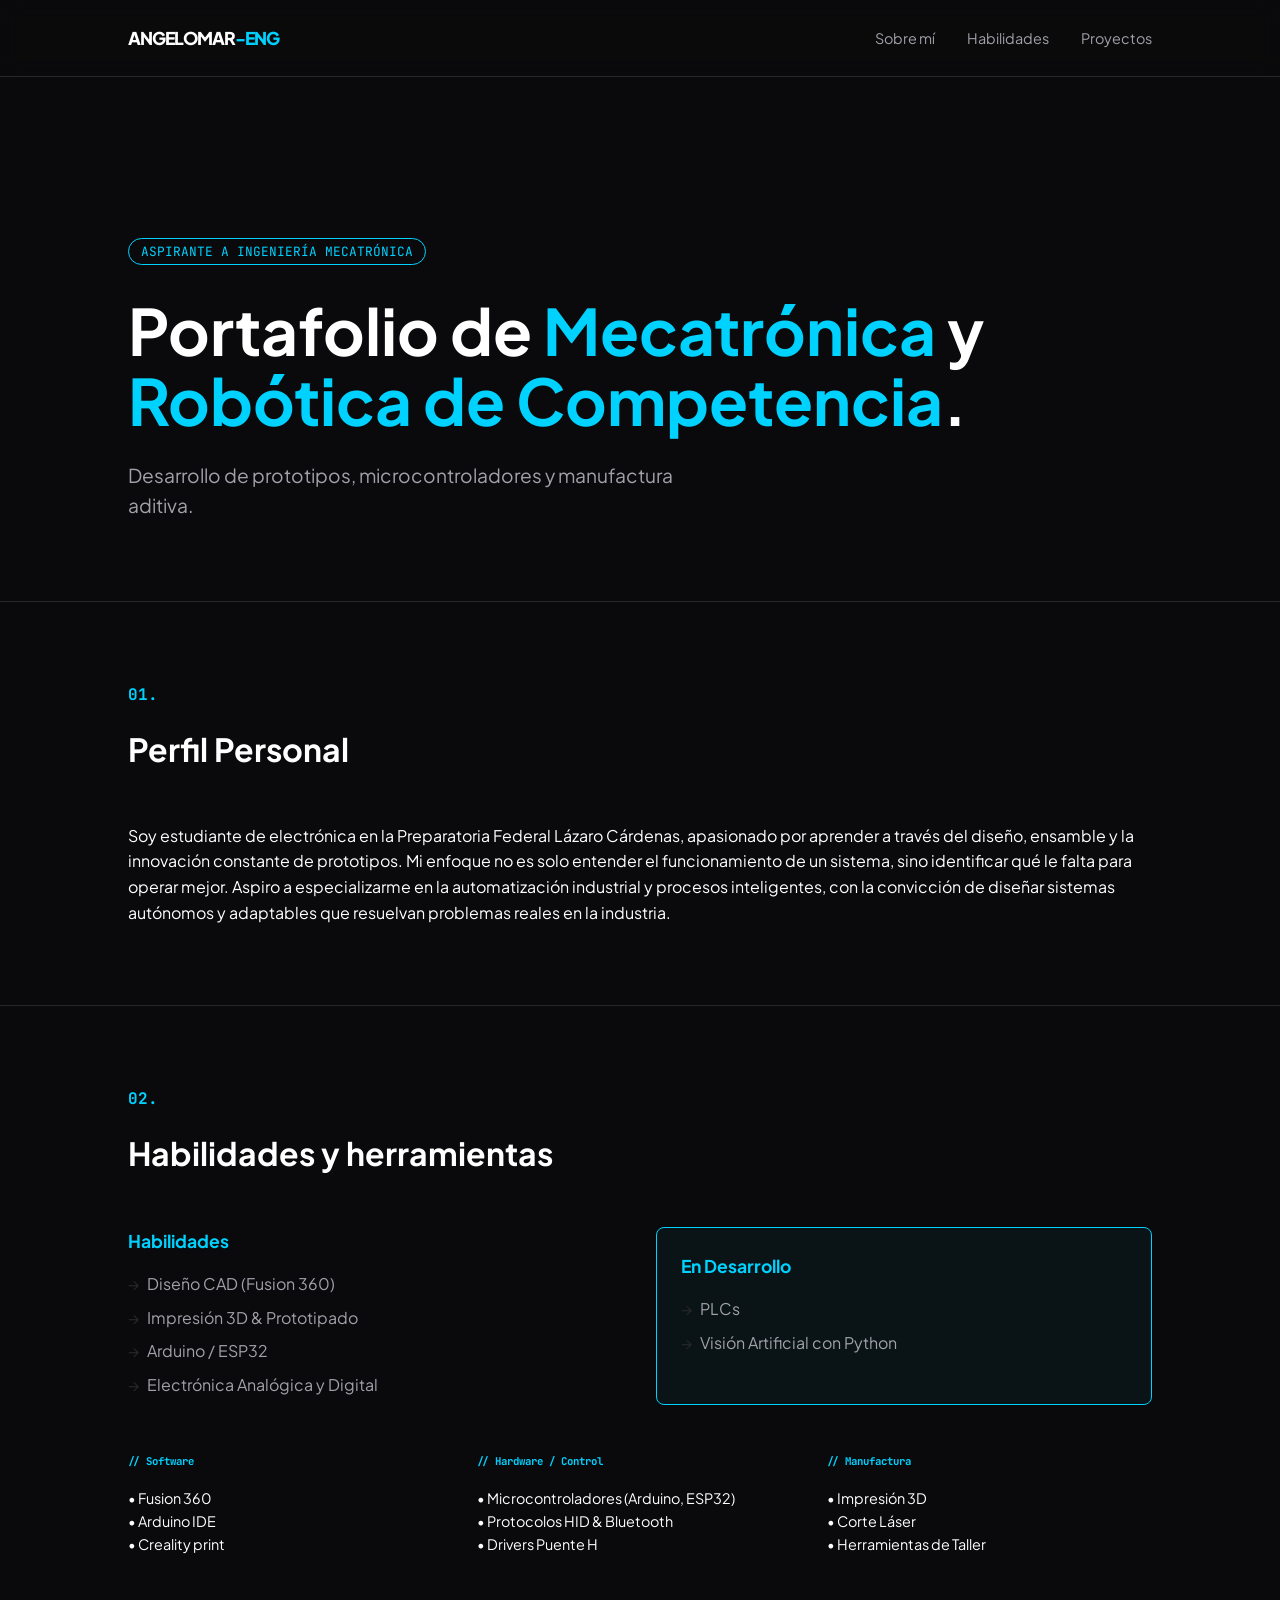
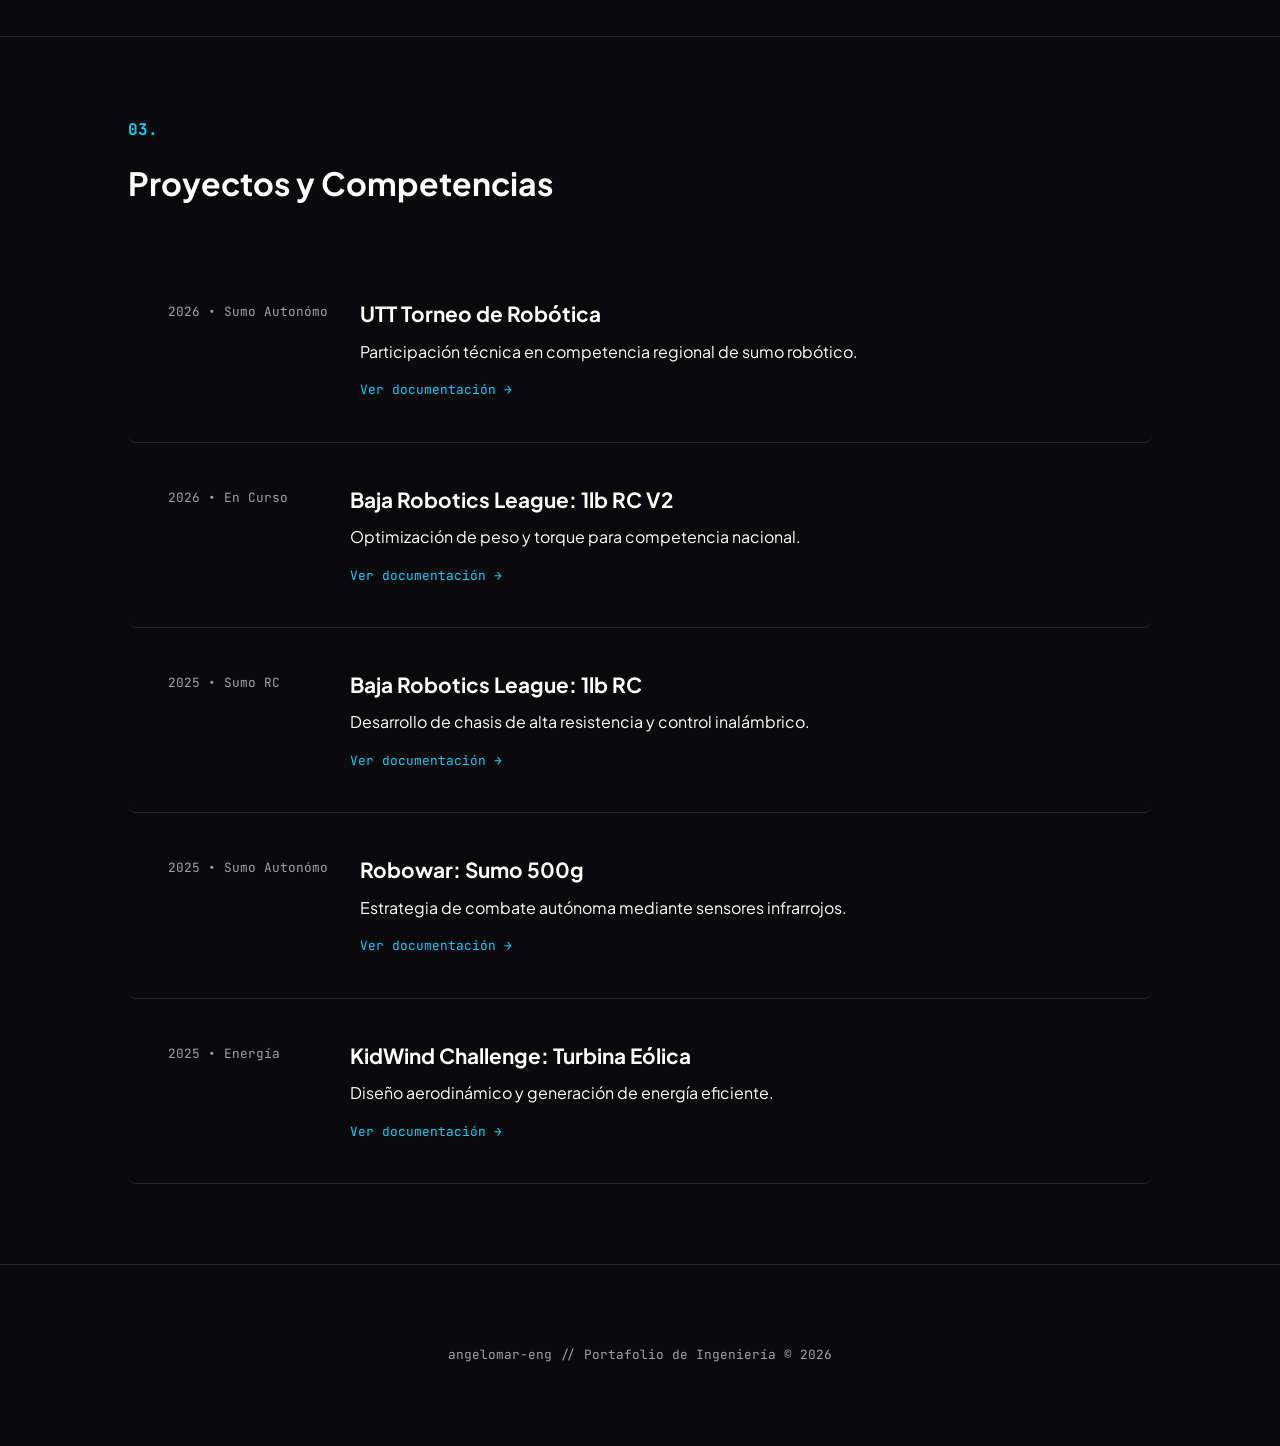
==== commit e2a30eeb: "Update index.html" ====
--- a/index.html
+++ b/index.html
@@ -49,7 +49,7 @@
                     <ul>
                         <li>Diseño CAD (Fusion 360)</li>
                         <li>Impresión 3D & Prototipado</li>
-                        <li>Arduino / ESP32 Ecosystem</li>
+                        <li>Arduino / ESP32</li>
                         <li>Electrónica Analógica y Digital</li>
                     </ul>
                 </div>
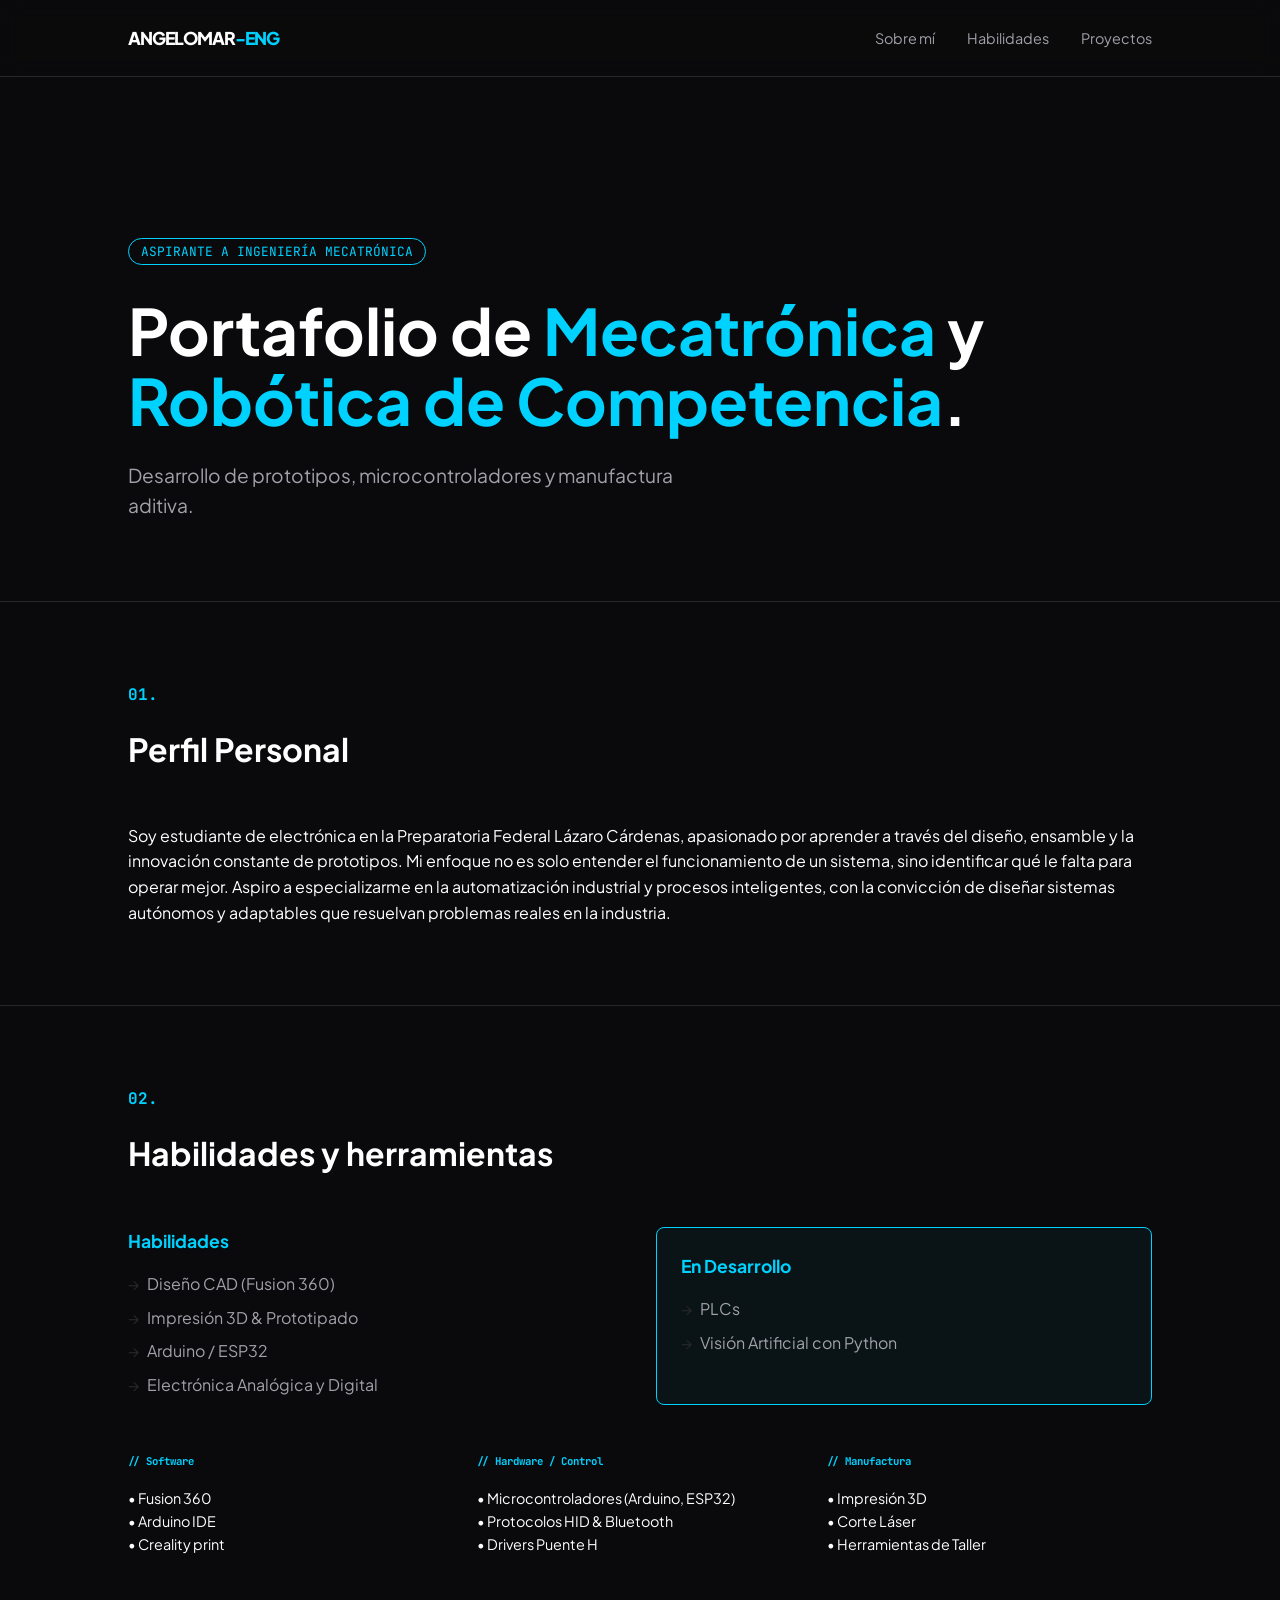
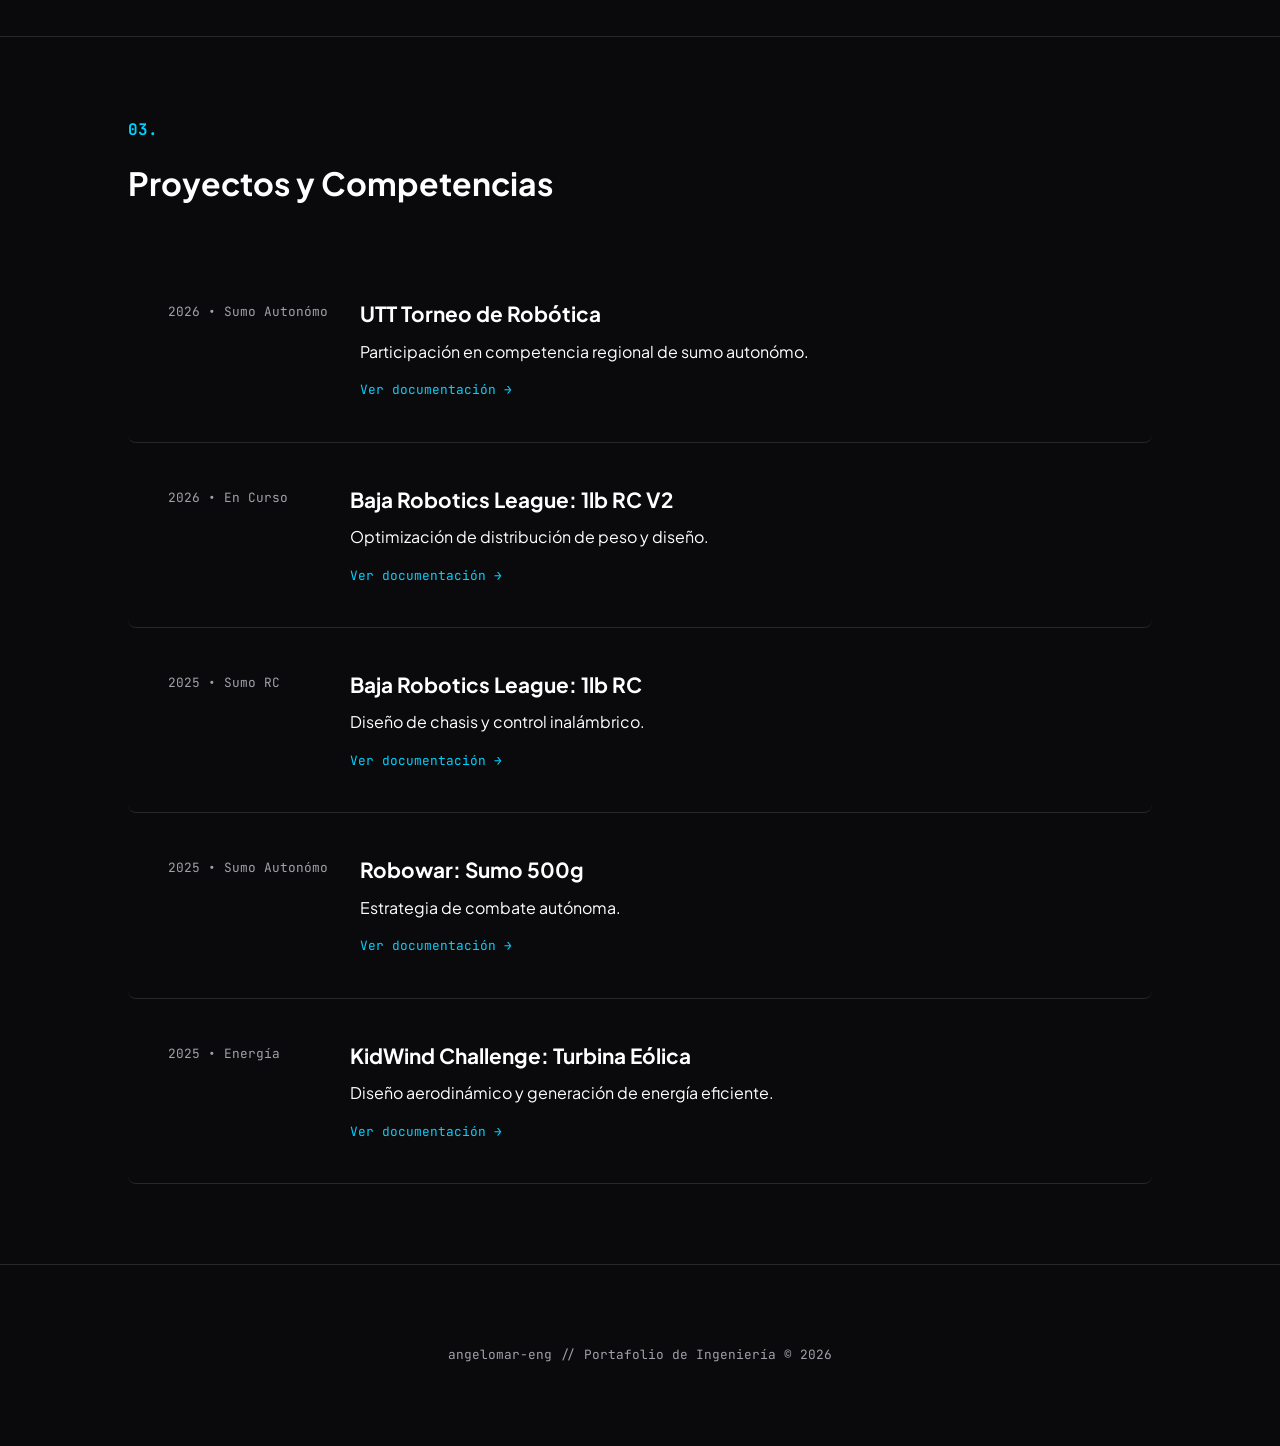
==== commit f170c1c5: "Update index.html" ====
--- a/index.html
+++ b/index.html
@@ -99,7 +99,7 @@
                     <div class="project-meta">2026 • Sumo Autonómo</div>
                     <div class="project-details">
                         <h4>UTT Torneo de Robótica</h4>
-                        <p>Participación técnica en competencia regional de sumo robótico.</p>
+                        <p>Participación en competencia regional de sumo autonómo.</p>
                         <a href="proyectos/utt.html" class="view-more">Ver documentación →</a>
                     </div>
                 </article>
@@ -108,7 +108,7 @@
                     <div class="project-meta">2026 • En Curso</div>
                     <div class="project-details">
                         <h4>Baja Robotics League: 1lb RC V2</h4>
-                        <p>Optimización de peso y torque para competencia nacional.</p>
+                        <p>Optimización de distribución de peso y diseño.</p>
                         <a href="proyectos/brl2026.html" class="view-more">Ver documentación →</a>
                     </div>
                 </article>
@@ -117,7 +117,7 @@
                     <div class="project-meta">2025 • Sumo RC</div>
                     <div class="project-details">
                         <h4>Baja Robotics League: 1lb RC</h4>
-                        <p>Desarrollo de chasis de alta resistencia y control inalámbrico.</p>
+                        <p>Diseño de chasis y control inalámbrico.</p>
                         <a href="proyectos/brl2025.html" class="view-more">Ver documentación →</a>
                     </div>
                 </article>
@@ -126,7 +126,7 @@
                     <div class="project-meta">2025 • Sumo Autonómo</div>
                     <div class="project-details">
                         <h4>Robowar: Sumo 500g</h4>
-                        <p>Estrategia de combate autónoma mediante sensores infrarrojos.</p>
+                        <p>Estrategia de combate autónoma.</p>
                         <a href="proyectos/robowar.html" class="view-more">Ver documentación →</a>
                     </div>
                 </article>
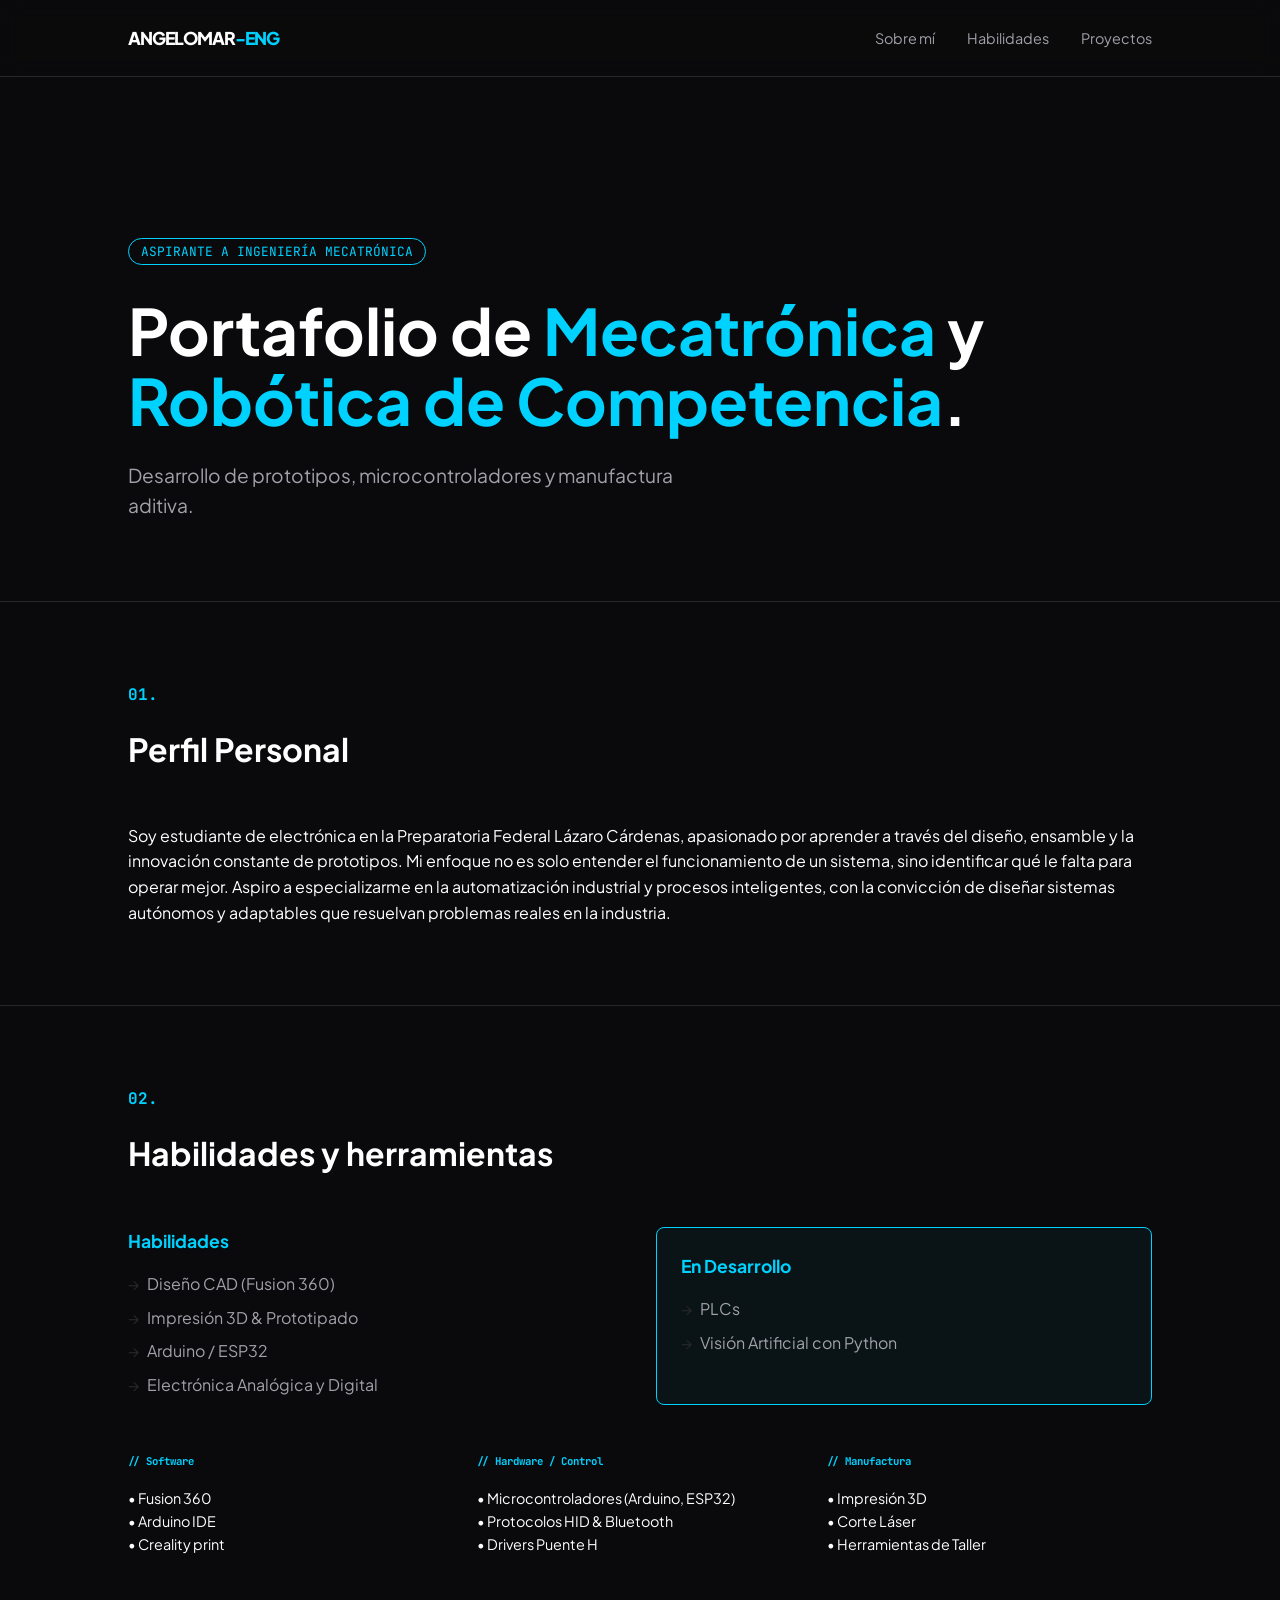
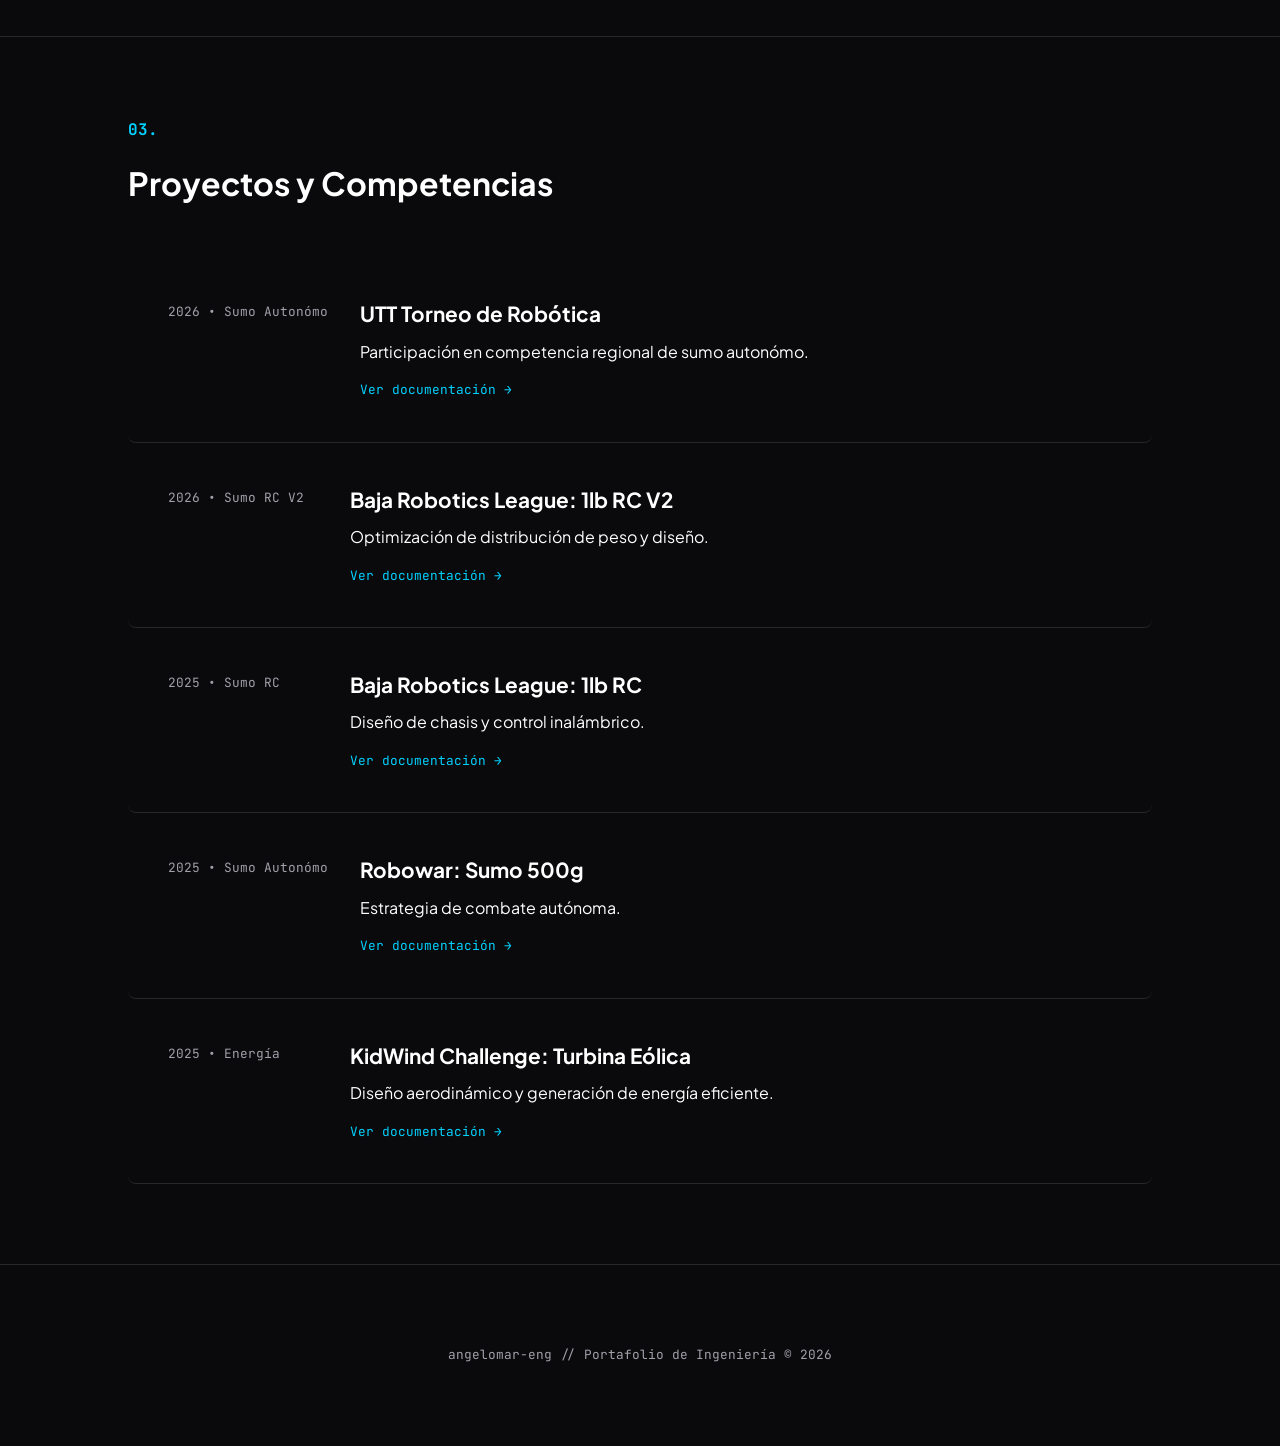
==== commit 344e4ce6: "Update index.html" ====
--- a/index.html
+++ b/index.html
@@ -105,7 +105,7 @@
                 </article>
 
                 <article class="project-item">
-                    <div class="project-meta">2026 • En Curso</div>
+                    <div class="project-meta">2026 • Sumo RC V2</div>
                     <div class="project-details">
                         <h4>Baja Robotics League: 1lb RC V2</h4>
                         <p>Optimización de distribución de peso y diseño.</p>
